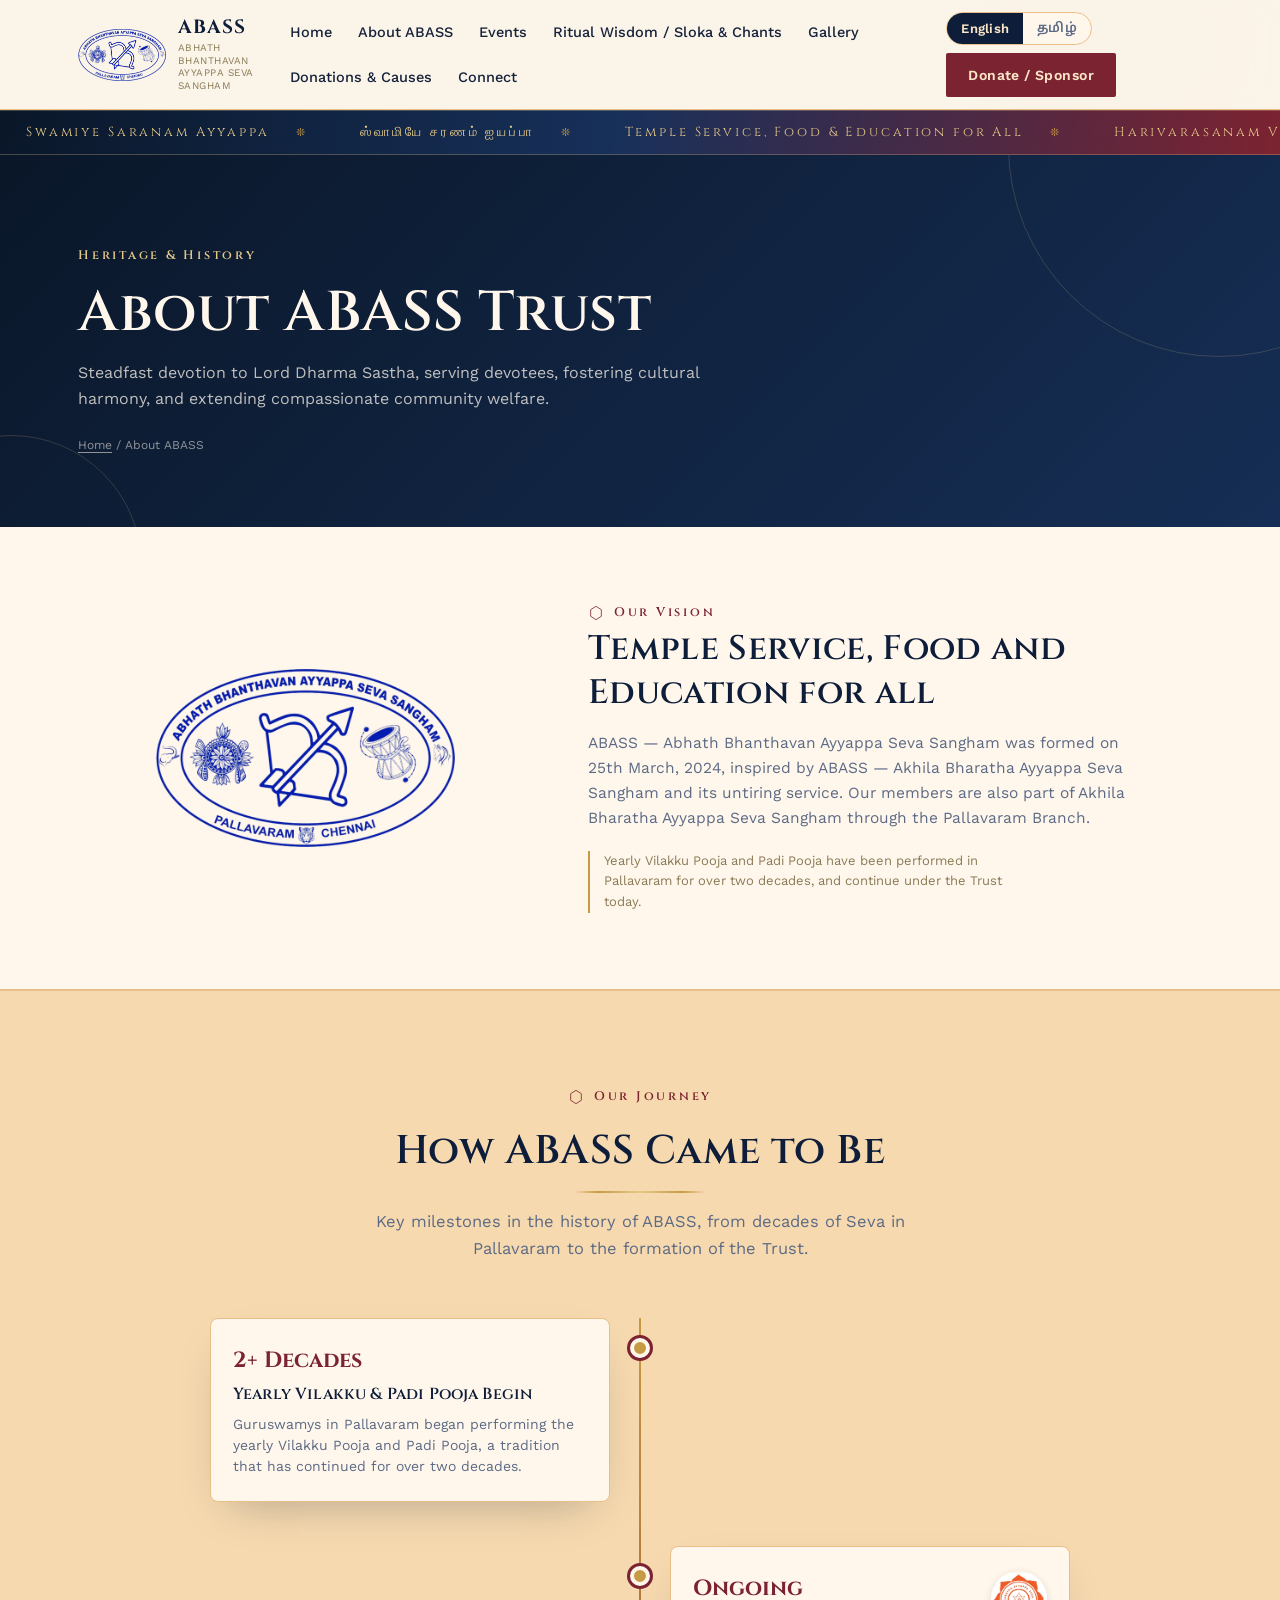
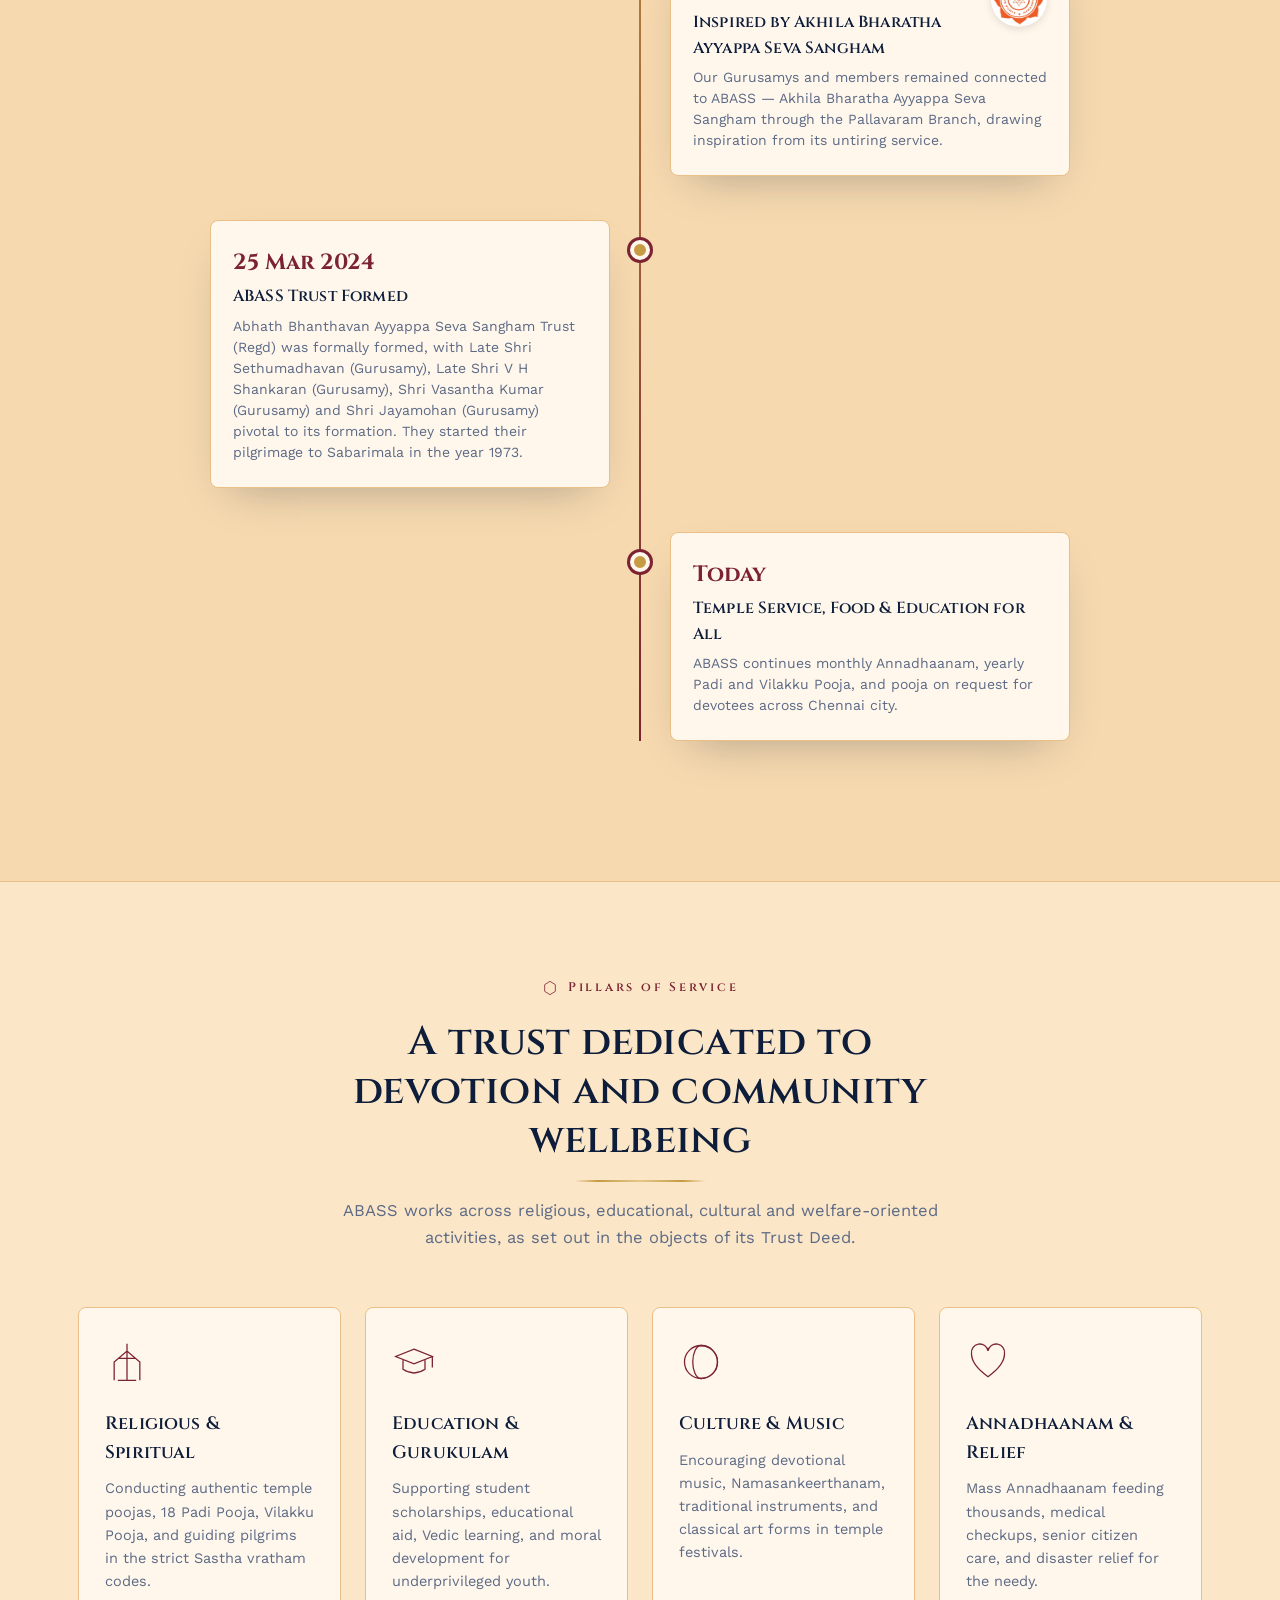
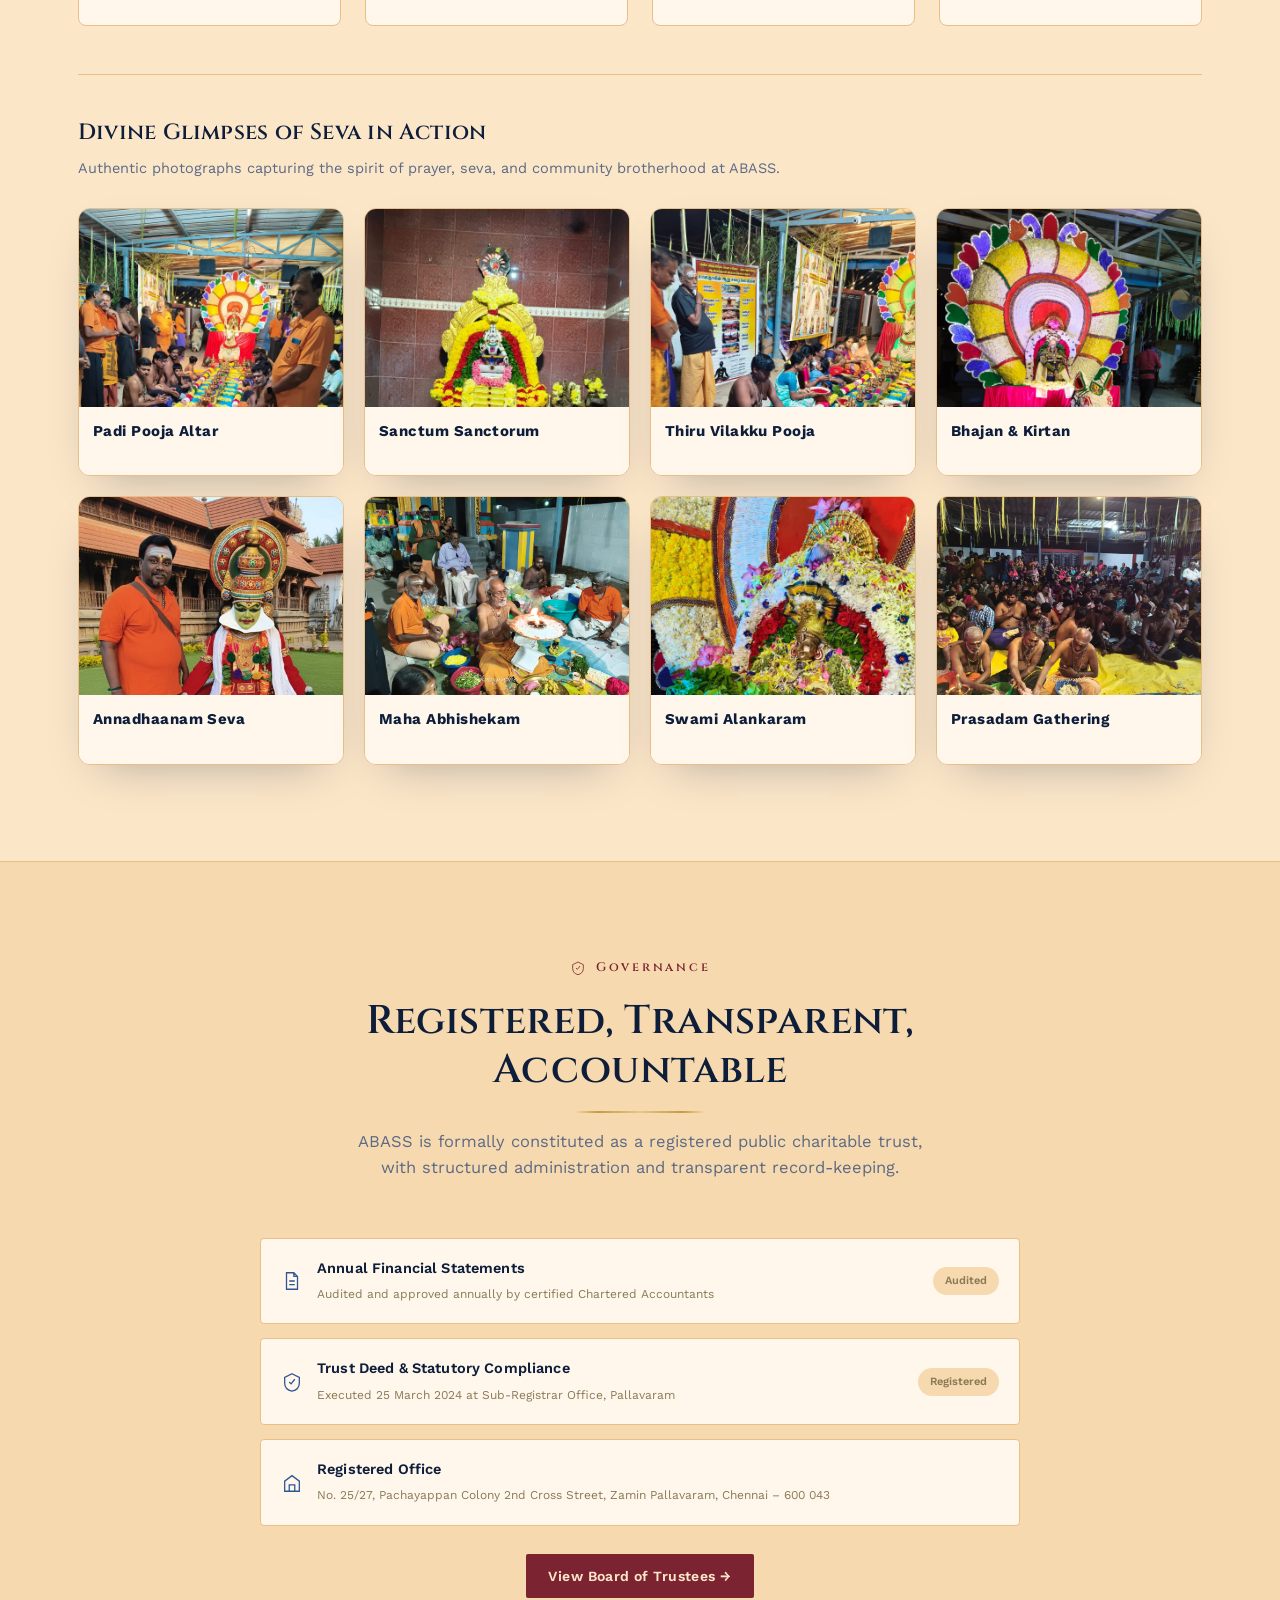
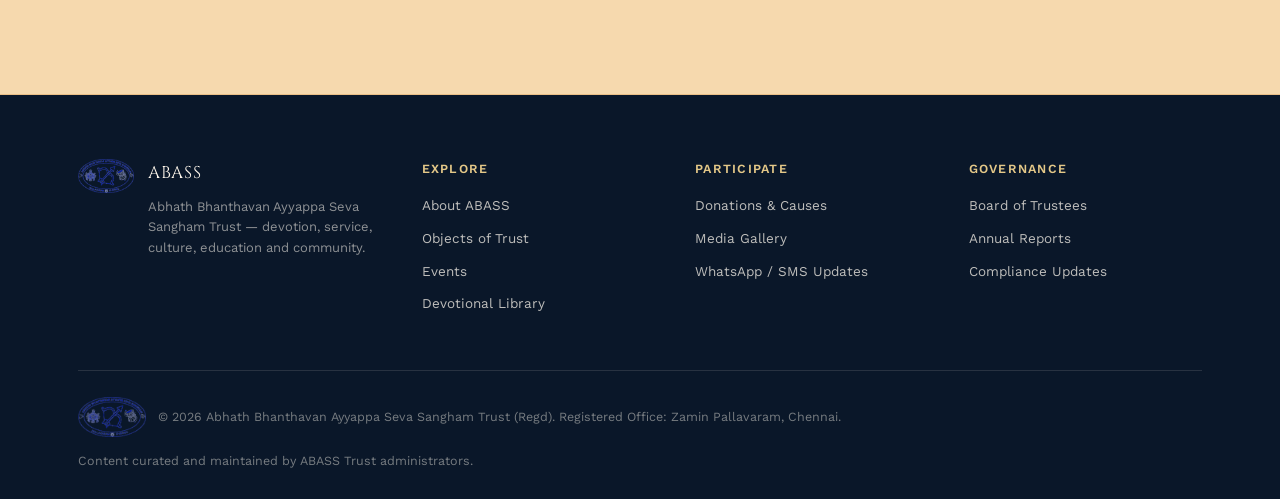
==== about.html @ 4492747e "Initial commit" ====
<!DOCTYPE html><html lang="en"><head><meta charset="UTF-8"><meta name="viewport" content="width=device-width, initial-scale=1.0"><title>About ABASS — Abhath Bhanthavan Ayyappa Seva Sangham Trust</title><meta name="description" content="Learn about Abhath Bhanthavan Ayyappa Seva Sangham Trust (Regd) — Temple Service, Food and Education for all, in Zamin Pallavaram, Chennai."><link rel="icon" href="assets/favicon.ico" sizes="any"><link rel="icon" type="image/png" href="assets/favicon-32.png" sizes="32x32"><link rel="icon" type="image/png" href="assets/favicon-16.png" sizes="16x16"><link rel="apple-touch-icon" href="assets/apple-touch-icon.png"><link rel="preconnect" href="https://fonts.googleapis.com"><link rel="preconnect" href="https://fonts.gstatic.com" crossorigin><link rel="stylesheet" href="https://fonts.googleapis.com/css2?family=Cinzel:wght@400;500;600;700&family=Work+Sans:wght@300;400;500;600;700&family=Noto+Sans+Tamil:wght@400;500;600;700&family=Noto+Serif+Tamil:wght@400;500;600;700&display=swap"><link rel="stylesheet" href="assets/styles.css"><link rel="stylesheet" href="assets/_devotional.css"></head><body>

<header class="site-header">
  <div class="header-inner">
    <a href="index.html" class="brand">
      <img class="logo-en" src="assets/logo-en.png" alt="ABASS - Pallavaram Ayyappa Seva Sangham logo">
      <img class="logo-ta" src="assets/logo-ta.png" alt="ஆபத்பாந்தவன் ஐயப்பா சேவா சங்கம் லோகோ">
      <div class="brand-text">
        <span class="name">ABASS</span>
        <span class="sub" data-en="Abhath Bhanthavan Ayyappa Seva Sangham" data-ta="ஆபத்பாந்தவன் ஐயப்ப சேவா சங்கம்">Abhath Bhanthavan Ayyappa Seva Sangham</span>
      </div>
    </a>
    <nav class="main-nav">
      <a href="index.html" data-en="Home" data-ta="முகப்பு">Home</a>
      <a href="about.html" data-en="About ABASS" data-ta="ABASS பற்றி">About ABASS</a>
      <a href="events.html" data-en="Events" data-ta="நிகழ்வுகள்">Events</a>
      <a href="devotional.html" data-en="Ritual Wisdom / Sloka &amp; Chants" data-ta="சடங்கு ஞானம் / சுலோகம் &amp; மந்திரங்கள்">Ritual Wisdom / Sloka &amp; Chants</a>
      <a href="media.html" data-en="Gallery" data-ta="ஆல்பம்">Gallery</a>
      <a href="donations.html" data-en="Donations &amp; Causes" data-ta="நன்கொடைகள் &amp; காரணங்கள்">Donations &amp; Causes</a>
      <a href="contact.html" data-en="Connect" data-ta="தொடர்பு">Connect</a>
    </nav>
    <div class="header-actions">
      <div class="lang-switch" role="group" aria-label="Language">
        <button type="button" class="lang-btn active" data-lang="en">English</button>
        <button type="button" class="lang-btn" data-lang="ta">தமிழ்</button>
      </div>
      <a href="donations.html" class="btn btn-primary">
        <span data-en="Donate / Sponsor" data-ta="நன்கொடை / ஸ்பான்சர்">Donate / Sponsor</span>
      </a>
      <button class="nav-toggle" type="button" aria-label="Open menu" aria-expanded="false">
        <svg viewBox="0 0 24 24" fill="none" stroke="currentColor" stroke-width="1.7"><path d="M4 7h16M4 12h16M4 17h16"/></svg>
      </button>
    </div>
  </div>
</header>

<!-- SACRED CHANT STRIP -->
<div class="saranam-strip" aria-hidden="true">
  <div class="saranam-track">
    <span>Swamiye Saranam Ayyappa</span><span>ஸ்வாமியே சரணம் ஐயப்பா</span><span>Temple Service, Food &amp; Education for All</span><span>Harivarasanam Viswamohanam</span><span>கோவில் சேவை • உணவு • கல்வி</span>
    <span>Swamiye Saranam Ayyappa</span><span>ஸ்வாமியே சரணம் ஐயப்பா</span><span>Temple Service, Food &amp; Education for All</span><span>Harivarasanam Viswamohanam</span><span>கோவில் சேவை • உணவு • கல்வி</span>
  </div>
</div>


<main class="page-main">
  <section class="page-hero">
    <div class="container">
      <div class="eyebrow"><span data-en="Heritage &amp; History" data-ta="பாரம்பரியம் &amp; வரலாறு">Heritage &amp; History</span></div>
      <h1 data-en="About ABASS Trust" data-ta="ABASS அறக்கட்டளை பற்றி">About ABASS Trust</h1>
      <p data-en="Steadfast devotion to Lord Dharma Sastha, serving devotees, fostering cultural harmony, and extending compassionate community welfare." data-ta="ஸ்ரீ தர்ம சாஸ்தா மீது அசைக்க முடியாத பக்தி, பக்தர்களுக்கு சேவை, கலாச்சார ஒற்றுமை மற்றும் சமூக நலப்பணிகள்.">Steadfast devotion to Lord Dharma Sastha, serving devotees, fostering cultural harmony, and extending compassionate community welfare.</p>
      <div class="breadcrumb">
        <a href="index.html" data-en="Home" data-ta="முகப்பு">Home</a> / <span data-en="About ABASS" data-ta="ABASS பற்றி">About ABASS</span>
      </div>
    </div>
  </section>

  <!-- HERITAGE OVERVIEW -->
  <section class="heritage" style="background:var(--paper);">
    <div class="container">
      <div class="heritage-grid">
        <div class="heritage-badge">
          <img class="logo-en" src="assets/logo-en.png" alt="ABASS Ayyappa Seva Sangham Emblem">
          <img class="logo-ta" src="assets/logo-ta.png" alt="ஆபத்பாந்தவன் ஐயப்பா சேவா சங்கம் முத்திரை">
        </div>
        <div>
          <div class="eyebrow">
            <svg class="mark" viewBox="0 0 24 24" fill="none" stroke="currentColor" stroke-width="1.2"><polygon points="12,2 20,7 20,17 12,22 4,17 4,7"/></svg>
            <span data-en="Our Vision" data-ta="எங்கள் நோக்கம்">Our Vision</span>
          </div>
          <h2 data-en="Temple Service, Food and Education for all" data-ta="கோவில் சேவை, உணவு மற்றும் கல்வி அனைவருக்கும்">Temple Service, Food and Education for all</h2>
          <p class="lede" data-en="ABASS — Abhath Bhanthavan Ayyappa Seva Sangham was formed on 25th March, 2024, inspired by ABASS — Akhila Bharatha Ayyappa Seva Sangham and its untiring service. Our members are also part of Akhila Bharatha Ayyappa Seva Sangham through the Pallavaram Branch." data-ta="ABASS — ஆபத்பாந்தவன் ஐயப்பா சேவா சங்கம் 25 மார்ச் 2024 அன்று, ABASS — அகில பாரத ஐயப்பா சேவா சங்கத்தின் இடையறாத சேவையால் ஈர்க்கப்பட்டு உருவாக்கப்பட்டது. எங்கள் உறுப்பினர்கள் பல்லாவரம் கிளை வழியாக அகில பாரத ஐயப்பா சேவா சங்கத்திலும் இணைந்துள்ளனர்.">ABASS — Abhath Bhanthavan Ayyappa Seva Sangham was formed on 25th March, 2024, inspired by ABASS — Akhila Bharatha Ayyappa Seva Sangham and its untiring service. Our members are also part of Akhila Bharatha Ayyappa Seva Sangham through the Pallavaram Branch.</p>
          <div class="note" data-en="Yearly Vilakku Pooja and Padi Pooja have been performed in Pallavaram for over two decades, and continue under the Trust today." data-ta="பல்லாவரத்தில் இரு தசாப்தங்களுக்கும் மேலாக விளக்கு பூஜை மற்றும் படி பூஜை நடத்தப்பட்டு, அறக்கட்டளையின் கீழ் இன்றும் தொடர்கிறது.">Yearly Vilakku Pooja and Padi Pooja have been performed in Pallavaram for over two decades, and continue under the Trust today.</div>
        </div>
      </div>
    </div>
  </section>

  <!-- HISTORICAL MILESTONES TIMELINE -->
  <section class="section" style="background:var(--cream-2); border-top:1px solid var(--line); border-bottom:1px solid var(--line);">
    <div class="container">
      <div class="section-head center">
        <div class="eyebrow">
          <svg class="mark" viewBox="0 0 24 24" fill="none" stroke="currentColor" stroke-width="1.2"><polygon points="12,2 20,7 20,17 12,22 4,17 4,7"/></svg>
          <span data-en="Our Journey" data-ta="எங்கள் பயணம்">Our Journey</span>
        </div>
        <h2 data-en="How ABASS Came to Be" data-ta="ABASS உருவான வரலாறு">How ABASS Came to Be</h2>
        <p class="lede" data-en="Key milestones in the history of ABASS, from decades of Seva in Pallavaram to the formation of the Trust." data-ta="பல்லாவரத்தில் தசாப்தங்கள் சேவையிலிருந்து அறக்கட்டளை உருவாகும் வரையிலான ABASS-ன் முக்கிய மைல்கற்கள்.">Key milestones in the history of ABASS, from decades of Seva in Pallavaram to the formation of the Trust.</p>
      </div>

      <div class="timeline">

        <!-- Timeline 1 -->
        <div class="timeline-item">
          <div class="timeline-dot"></div>
          <div class="timeline-card">
            <span class="year" data-en="2+ Decades" data-ta="2+ தசாப்தங்கள்">2+ Decades</span>
            <h4 data-en="Yearly Vilakku &amp; Padi Pooja Begin" data-ta="ஆண்டு விளக்கு &amp; படி பூஜை தொடக்கம்">Yearly Vilakku &amp; Padi Pooja Begin</h4>
            <p data-en="Guruswamys in Pallavaram began performing the yearly Vilakku Pooja and Padi Pooja, a tradition that has continued for over two decades." data-ta="பல்லாவரத்தில் குருசுவாமிகள் ஆண்டு விளக்கு பூஜை மற்றும் படி பூஜையை தொடங்கினர், இது இரு தசாப்தங்களுக்கும் மேலாக தொடர்கிறது.">Guruswamys in Pallavaram began performing the yearly Vilakku Pooja and Padi Pooja, a tradition that has continued for over two decades.</p>
          </div>
        </div>

        <!-- Timeline 2 -->
        <div class="timeline-item">
          <div class="timeline-dot"></div>
          <div class="timeline-card">
            <img class="timeline-logo" src="assets/images/abass-emblem.jpg" alt="Akhila Bharatha Ayyappa Seva Sangham emblem">
            <span class="year" data-en="Ongoing" data-ta="தொடர்ந்து">Ongoing</span>
            <h4 data-en="Inspired by Akhila Bharatha Ayyappa Seva Sangham" data-ta="அகில பாரத ஐயப்பா சேவா சங்கத்தால் ஈர்க்கப்பட்டது">Inspired by Akhila Bharatha Ayyappa Seva Sangham</h4>
            <p data-en="Our Gurusamys and members remained connected to ABASS — Akhila Bharatha Ayyappa Seva Sangham through the Pallavaram Branch, drawing inspiration from its untiring service." data-ta="எங்கள் குருசாமிகளும் உறுப்பினர்களும் பல்லாவரம் கிளை வழியாக ABASS — அகில பாரத ஐயப்பா சேவா சங்கத்துடன் தொடர்பில் இருந்து, அதன் இடையறாத சேவையால் ஈர்க்கப்பட்டனர்.">Our Gurusamys and members remained connected to ABASS — Akhila Bharatha Ayyappa Seva Sangham through the Pallavaram Branch, drawing inspiration from its untiring service.</p>
          </div>
        </div>

        <!-- Timeline 3 -->
        <div class="timeline-item">
          <div class="timeline-dot"></div>
          <div class="timeline-card">
            <span class="year">25 Mar 2024</span>
            <h4 data-en="ABASS Trust Formed" data-ta="ABASS அறக்கட்டளை உருவாக்கம்">ABASS Trust Formed</h4>
            <p data-en="Abhath Bhanthavan Ayyappa Seva Sangham Trust (Regd) was formally formed, with Late Shri Sethumadhavan (Gurusamy), Late Shri V H Shankaran (Gurusamy), Shri Vasantha Kumar (Gurusamy) and Shri Jayamohan (Gurusamy) pivotal to its formation. They started their pilgrimage to Sabarimala in the year 1973." data-ta="லேட் திரு சேதுமாதவன் (குருசாமி), லேட் திரு வி.எச். சங்கரன் (குருசாமி), திரு வசந்த குமார் (குருசாமி) மற்றும் திரு ஜெயமோகன் (குருசாமி) ஆகியோர் முக்கிய பங்காற்ற, ஆபத்பாந்தவன் ஐயப்பா சேவா சங்கம் அறக்கட்டளை (பதிவு) முறையாக உருவாக்கப்பட்டது. அவர்கள் 1973-ஆம் ஆண்டு முதல் சபரிமலைக்குத் தங்கள் யாத்திரையைத் தொடங்கினர்.">Abhath Bhanthavan Ayyappa Seva Sangham Trust (Regd) was formally formed, with Late Shri Sethumadhavan (Gurusamy), Late Shri V H Shankaran (Gurusamy), Shri Vasantha Kumar (Gurusamy) and Shri Jayamohan (Gurusamy) pivotal to its formation. They started their pilgrimage to Sabarimala in the year 1973.</p>
          </div>
        </div>

        <!-- Timeline 4 -->
        <div class="timeline-item">
          <div class="timeline-dot"></div>
          <div class="timeline-card">
            <span class="year" data-en="Today" data-ta="இன்று">Today</span>
            <h4 data-en="Temple Service, Food &amp; Education for All" data-ta="கோவில் சேவை, உணவு &amp; கல்வி அனைவருக்கும்">Temple Service, Food &amp; Education for All</h4>
            <p data-en="ABASS continues monthly Annadhaanam, yearly Padi and Vilakku Pooja, and pooja on request for devotees across Chennai city." data-ta="ABASS மாதாந்திர அன்னதானம், ஆண்டு படி மற்றும் விளக்கு பூஜை, மற்றும் சென்னை முழுவதும் உள்ள பக்தர்களுக்கு வேண்டுகோளின் பேரில் பூஜைகளை தொடர்கிறது.">ABASS continues monthly Annadhaanam, yearly Padi and Vilakku Pooja, and pooja on request for devotees across Chennai city.</p>
          </div>
        </div>

      </div>
    </div>
  </section>

  <!-- CORE PILLARS -->
  <section id="about" class="section">
    <div class="container">
      <div class="section-head center">
        <div class="eyebrow">
          <svg class="mark" viewBox="0 0 24 24" fill="none" stroke="currentColor" stroke-width="1.2"><polygon points="12,2 20,7 20,17 12,22 4,17 4,7"/></svg>
          <span data-en="Pillars of Service" data-ta="சேவையின் தூண்கள்">Pillars of Service</span>
        </div>
        <h2 data-en="A trust dedicated to devotion and community wellbeing" data-ta="பக்தி மற்றும் சமூக நலனுக்காக அர்ப்பணிக்கப்பட்ட அறக்கட்டளை">A trust dedicated to devotion and community wellbeing</h2>
        <p class="lede" data-en="ABASS works across religious, educational, cultural and welfare-oriented activities, as set out in the objects of its Trust Deed." data-ta="ABASS அதன் அறக்கட்டளை பத்திரத்தின் நோக்கங்களில் குறிப்பிடப்பட்டுள்ளபடி, மத, கல்வி, கலாச்சார மற்றும் நலன்சார் நடவடிக்கைகளில் ஈடுபட்டு வருகிறது.">ABASS works across religious, educational, cultural and welfare-oriented activities, as set out in the objects of its Trust Deed.</p>
      </div>

      <div class="pillars">
        <div class="pillar-card">
          <svg class="icon" viewBox="0 0 48 48" fill="none" stroke="currentColor" stroke-width="1.4"><path d="M24 4 L24 44 M14 44 L34 44 M14 20 L34 20 M10 44 L10 24 L24 12 L38 24 L38 44"/></svg>
          <h3 data-en="Religious &amp; Spiritual" data-ta="மத &amp; ஆன்மீகம்">Religious &amp; Spiritual</h3>
          <p data-en="Conducting authentic temple poojas, 18 Padi Pooja, Vilakku Pooja, and guiding pilgrims in the strict Sastha vratham codes." data-ta="பாரம்பரிய கோவில் பூஜைகள், 18 படி பூஜை, விளக்கு பூஜை மற்றும் சபரிமலை விரத வழிகாட்டுதல்.">Conducting authentic temple poojas, 18 Padi Pooja, Vilakku Pooja, and guiding pilgrims in the strict Sastha vratham codes.</p>
        </div>
        <div class="pillar-card">
          <svg class="icon" viewBox="0 0 48 48" fill="none" stroke="currentColor" stroke-width="1.4"><path d="M24 10 L44 18 L24 26 L4 18 Z M12 22 L12 32 Q24 40 36 32 L36 22 M44 18 L44 30"/></svg>
          <h3 data-en="Education &amp; Gurukulam" data-ta="கல்வி &amp; குருகுலம்">Education &amp; Gurukulam</h3>
          <p data-en="Supporting student scholarships, educational aid, Vedic learning, and moral development for underprivileged youth." data-ta="மாணவர் உதவித்தொகை, கல்வி உதவி, வேதக் கல்வி மற்றும் இளைஞர்களுக்கான நற்பண்பு பயிற்சி.">Supporting student scholarships, educational aid, Vedic learning, and moral development for underprivileged youth.</p>
        </div>
        <div class="pillar-card">
          <svg class="icon" viewBox="0 0 48 48" fill="none" stroke="currentColor" stroke-width="1.4"><circle cx="24" cy="24" r="18"/><path d="M24 6 A18 18 0 0 1 24 42 A9 18 0 0 1 24 6 A9 18 0 0 0 24 42"/></svg>
          <h3 data-en="Culture &amp; Music" data-ta="கலாச்சாரம் &amp; இசை">Culture &amp; Music</h3>
          <p data-en="Encouraging devotional music, Namasankeerthanam, traditional instruments, and classical art forms in temple festivals." data-ta="பக்தி இசை, நாமசங்கீர்த்தனம், பாரம்பரிய வாத்தியங்கள் மற்றும் கலை நிகழ்ச்சிகளை ஊக்குவித்தல்.">Encouraging devotional music, Namasankeerthanam, traditional instruments, and classical art forms in temple festivals.</p>
        </div>
        <div class="pillar-card">
          <svg class="icon" viewBox="0 0 48 48" fill="none" stroke="currentColor" stroke-width="1.4"><path d="M24 40 C10 30 6 22 6 15 A9 9 0 0 1 24 12 A9 9 0 0 1 42 15 C42 22 38 30 24 40 Z"/></svg>
          <h3 data-en="Annadhaanam &amp; Relief" data-ta="அன்னதானம் &amp; நிவாரணம்">Annadhaanam &amp; Relief</h3>
          <p data-en="Mass Annadhaanam feeding thousands, medical checkups, senior citizen care, and disaster relief for the needy." data-ta="ஆயிரக்கணக்கானோருக்கு அன்னதானம், இலவச மருத்துவ முகாம்கள் மற்றும் முதியோர் நல உதவிகள்.">Mass Annadhaanam feeding thousands, medical checkups, senior citizen care, and disaster relief for the needy.</p>
        </div>
      </div>

      <!-- SEVA IN ACTION GALLERY (8 PHOTOS) -->
      <div class="seva-gallery">
        <div class="seva-gallery-head">
          <h3 data-en="Divine Glimpses of Seva in Action" data-ta="சேவையின் தெய்வீக காட்சிகள்">Divine Glimpses of Seva in Action</h3>
          <p class="lede" data-en="Authentic photographs capturing the spirit of prayer, seva, and community brotherhood at ABASS." data-ta="ABASS-ல் பக்தி, சேவை மற்றும் சமூக சகோதரத்துவத்தை பிரதிபலிக்கும் உண்மையான புகைப்படங்கள்.">Authentic photographs capturing the spirit of prayer, seva, and community brotherhood at ABASS.</p>
        </div>
        <div class="seva-gallery-grid about-seva-gallery-grid">
          <figure class="seva-fig" data-lightbox-src="assets/images/gallery-1.jpg" data-title-en="Grand 18 Padi Altar &amp; Deepam Row" data-title-ta="புனித 18 படிகள் பீடம் &amp; தீப வரிசை" data-desc-en="Sacred Padi Pooja altar adorned with brass deepams &amp; floral garlands.">
            <img src="assets/images/gallery-1.jpg" alt="Padi Pooja and Devotional Rituals" loading="lazy">
            <figcaption data-en="Padi Pooja Altar" data-ta="படி பூஜை பீடம்">Padi Pooja Altar</figcaption>
          </figure>
          <figure class="seva-fig" data-lightbox-src="assets/images/gallery-2.jpg" data-title-en="Sri Dharma Sastha Sanctum Sanctorum" data-title-ta="ஸ்ரீ தர்ம சாஸ்தா கருவறை &amp; 18 பொற்படிகள்" data-desc-en="Holy sanctum with 18 golden sacred steps at ABASS.">
            <img src="assets/images/gallery-2.jpg" alt="Sanctum Sanctorum" loading="lazy">
            <figcaption data-en="Sanctum Sanctorum" data-ta="ஸ்ரீ சாஸ்தா கருவறை">Sanctum Sanctorum</figcaption>
          </figure>
          <figure class="seva-fig" data-lightbox-src="assets/images/gallery-3.jpg" data-title-en="Traditional Thiru Vilakku Pooja" data-title-ta="மங்களகரமான திருவிளக்கு பூஜை" data-desc-en="Devout women performing deepam worship with sacred prayers.">
            <img src="assets/images/gallery-3.jpg" alt="Thiru Vilakku Pooja Gathering" loading="lazy">
            <figcaption data-en="Thiru Vilakku Pooja" data-ta="திருவிளக்கு பூஜை">Thiru Vilakku Pooja</figcaption>
          </figure>
          <figure class="seva-fig" data-lightbox-src="assets/images/gallery-7.jpg" data-title-en="Bhajan &amp; Namasankeerthanam" data-title-ta="பஜனை &amp; நாமசங்கீர்த்தனம்" data-desc-en="Soulful devotional singing by Guruswamys and devotees.">
            <img src="assets/images/gallery-7.jpg" alt="Bhajan and Sankeerthanam" loading="lazy">
            <figcaption data-en="Bhajan &amp; Kirtan" data-ta="நாமசங்கீர்த்தனம்">Bhajan &amp; Kirtan</figcaption>
          </figure>
          <figure class="seva-fig" data-lightbox-src="assets/images/gallery-10.jpg" data-title-en="Annadhaanam Distribution" data-title-ta="அன்னதானம் வழங்குதல்" data-desc-en="Dedicated volunteers serving the congregation with heartfelt devotion.">
            <img src="assets/images/gallery-10.jpg" alt="Annadhaanam Distribution" loading="lazy">
            <figcaption data-en="Annadhaanam Seva" data-ta="அன்னதான சேவை">Annadhaanam Seva</figcaption>
          </figure>
          <figure class="seva-fig" data-lightbox-src="assets/images/gallery-11.jpg" data-title-en="Maha Abhishekam Darshan" data-title-ta="மகா அபிஷேக தரிசனம்" data-desc-en="Sacred Abhishekam blessing all participating devotees.">
            <img src="assets/images/gallery-11.jpg" alt="Maha Abhishekam" loading="lazy">
            <figcaption data-en="Maha Abhishekam" data-ta="மகா அபிஷேகம்">Maha Abhishekam</figcaption>
          </figure>
          <figure class="seva-fig" data-lightbox-src="assets/images/gallery-12.jpg" data-title-en="Thulasi &amp; Vana Mala Alankaram" data-title-ta="துளசி &amp; வனமாலை அலங்காரம்" data-desc-en="Lord Ayyappa Swami draped in sacred garlands.">
            <img src="assets/images/gallery-12.jpg" alt="Lord Ayyappa Alankaram" loading="lazy">
            <figcaption data-en="Swami Alankaram" data-ta="சுவாமி அலங்காரம்">Swami Alankaram</figcaption>
          </figure>
          <figure class="seva-fig" data-lightbox-src="assets/images/gallery-16.jpg" data-title-en="Grand Congregation &amp; Prasadam" data-title-ta="மகா சங்கமம் &amp; பிரசாதம் வழங்குதல்" data-desc-en="Devotees sharing prasad in sacred communion.">
            <img src="assets/images/gallery-16.jpg" alt="Grand Congregation" loading="lazy">
            <figcaption data-en="Prasadam Gathering" data-ta="பிரசாத சங்கமம்">Prasadam Gathering</figcaption>
          </figure>
        </div>
      </div>
    </div>
  </section>

  <!-- GOVERNANCE -->
  <section class="section" style="background:var(--cream-2); border-top:1px solid var(--line); border-bottom:1px solid var(--line);">
    <div class="container">
      <div class="section-head center">
        <div class="eyebrow">
          <svg class="mark" viewBox="0 0 24 24" fill="none" stroke="currentColor" stroke-width="1.2"><path d="M12 3 L20 7 L20 13 C20 18 16.5 21 12 22 C7.5 21 4 18 4 13 L4 7 Z"/><path d="M9 12 L11 14 L15 9"/></svg>
          <span data-en="Governance" data-ta="நிர்வாகம்">Governance</span>
        </div>
        <h2 data-en="Registered, Transparent, Accountable" data-ta="பதிவு, வெளிப்படைத்தன்மை, பொறுப்புணர்வு">Registered, Transparent, Accountable</h2>
        <p class="lede" data-en="ABASS is formally constituted as a registered public charitable trust, with structured administration and transparent record-keeping." data-ta="ABASS முறையாக பதிவு செய்யப்பட்ட பொது அறக்கட்டளையாக அமைக்கப்பட்டு, முறையான நிர்வாகம் மற்றும் வெளிப்படையான பதிவுகளுடன் செயல்படுகிறது.">ABASS is formally constituted as a registered public charitable trust, with structured administration and transparent record-keeping.</p>
      </div>

      <div class="docs-panel" style="max-width:760px; margin:0 auto;">
        <div class="doc-row">
          <svg class="icon" viewBox="0 0 24 24" fill="none" stroke="currentColor" stroke-width="1.4"><path d="M6 3 L14 3 L18 7 L18 21 L6 21 Z M14 3 L14 7 L18 7 M9 12 L15 12 M9 16 L15 16"/></svg>
          <div class="txt">
            <h4 data-en="Annual Financial Statements" data-ta="ஆண்டு நிதி அறிக்கைகள்">Annual Financial Statements</h4>
            <small data-en="Audited and approved annually by certified Chartered Accountants" data-ta="சான்றளிக்கப்பட்ட தணிக்கையாளரால் தணிக்கை செய்யப்பட்டு அங்கீகரிக்கப்பட்டது">Audited and approved annually by certified Chartered Accountants</small>
          </div>
          <span class="pill" data-en="Audited" data-ta="தணிக்கை செய்யப்பட்டது">Audited</span>
        </div>
        <div class="doc-row">
          <svg class="icon" viewBox="0 0 24 24" fill="none" stroke="currentColor" stroke-width="1.4"><path d="M12 3 L20 7 L20 13 C20 18 16.5 21 12 22 C7.5 21 4 18 4 13 L4 7 Z"/><path d="M9 12 L11 14 L15 9"/></svg>
          <div class="txt">
            <h4 data-en="Trust Deed &amp; Statutory Compliance" data-ta="அறக்கட்டளை பத்திரம் &amp; சட்ட இணக்கம்">Trust Deed &amp; Statutory Compliance</h4>
            <small data-en="Executed 25 March 2024 at Sub-Registrar Office, Pallavaram" data-ta="25 மார்ச் 2024 அன்று பல்லாவரம் சார்பதிவாளர் அலுவலகத்தில் பதிவு செய்யப்பட்டது">Executed 25 March 2024 at Sub-Registrar Office, Pallavaram</small>
          </div>
          <span class="pill" data-en="Registered" data-ta="பதிவு செய்யப்பட்டது">Registered</span>
        </div>
        <div class="doc-row">
          <svg class="icon" viewBox="0 0 24 24" fill="none" stroke="currentColor" stroke-width="1.4"><path d="M4 21 L4 10 L12 4 L20 10 L20 21 Z M9 21 L9 14 L15 14 L15 21"/></svg>
          <div class="txt">
            <h4 data-en="Registered Office" data-ta="பதிவு அலுவலகம்">Registered Office</h4>
            <small data-en="No. 25/27, Pachayappan Colony 2nd Cross Street, Zamin Pallavaram, Chennai – 600 043" data-ta="எண்.25/27, பச்சையப்பன் காலனி 2வது குறுக்குத் தெரு, ஜமீன் பல்லாவரம், சென்னை – 600 043">No. 25/27, Pachayappan Colony 2nd Cross Street, Zamin Pallavaram, Chennai – 600 043</small>
          </div>
        </div>
      </div>

      <div style="text-align:center; margin-top:28px;">
        <a href="transparency.html" class="btn btn-primary">
          <span data-en="View Board of Trustees →" data-ta="அறங்காவலர் குழுவைக் காண →">View Board of Trustees →</span>
        </a>
      </div>
    </div>
  </section>
</main>

<footer class="site-footer">
  <div class="container">
    <div class="footer-top">
      <div class="footer-brand">
        <img class="logo-en" src="assets/logo-en.png" alt="ABASS - Pallavaram Ayyappa Seva Sangham logo">
        <img class="logo-ta" src="assets/logo-ta.png" alt="ஆபத்பாந்தவன் ஐயப்பா சேவா சங்கம் லோகோ">
        <div>
          <div class="name">ABASS</div>
          <p data-en="Abhath Bhanthavan Ayyappa Seva Sangham Trust — devotion, service, culture, education and community." data-ta="ஆபத்பாந்தவன் ஐயப்ப சேவா சங்கம் அறக்கட்டளை — பக்தி, சேவை, கலாச்சாரம், கல்வி மற்றும் சமூகம்.">Abhath Bhanthavan Ayyappa Seva Sangham Trust — devotion, service, culture, education and community.</p>
        </div>
      </div>
      <div class="footer-col">
        <h4 data-en="Explore" data-ta="ஆராயுங்கள்">Explore</h4>
        <ul>
          <li><a href="about.html" data-en="About ABASS" data-ta="ABASS பற்றி">About ABASS</a></li>
          <li><a href="objects.html" data-en="Objects of Trust" data-ta="அறக்கட்டளையின் நோக்கங்கள்">Objects of Trust</a></li>
          <li><a href="events.html" data-en="Events" data-ta="நிகழ்வுகள்">Events</a></li>
          <li><a href="devotional.html" data-en="Devotional Library" data-ta="பக்தி நூலகம்">Devotional Library</a></li>
        </ul>
      </div>
      <div class="footer-col">
        <h4 data-en="Participate" data-ta="பங்கேற்பு">Participate</h4>
        <ul>
          <li><a href="donations.html" data-en="Donations &amp; Causes" data-ta="நன்கொடைகள் &amp; காரணங்கள்">Donations &amp; Causes</a></li>
          <li><a href="media.html" data-en="Media Gallery" data-ta="மீடியா ஆல்பம்">Media Gallery</a></li>
          <li><a href="contact.html" data-en="WhatsApp / SMS Updates" data-ta="WhatsApp / SMS புதுப்பிப்புகள்">WhatsApp / SMS Updates</a></li>
        </ul>
      </div>
      <div class="footer-col">
        <h4 data-en="Governance" data-ta="நிர்வாகம்">Governance</h4>
        <ul>
          <li><a href="transparency.html" data-en="Board of Trustees" data-ta="அறங்காவலர் குழு">Board of Trustees</a></li>
          <li><a href="transparency.html" data-en="Annual Reports" data-ta="ஆண்டு அறிக்கைகள்">Annual Reports</a></li>
          <li><a href="transparency.html" data-en="Compliance Updates" data-ta="இணக்க புதுப்பிப்புகள்">Compliance Updates</a></li>
        </ul>
      </div>
    </div>
    <div class="footer-bottom">
      <div class="footer-seal">
        <img class="logo-en" src="assets/logo-en.png" alt="Pallavaram Chennai Ayyappa Seva Sangham seal"><img class="logo-ta" src="assets/logo-ta.png" alt="பல்லாவரம் சென்னை ஆபத்பாந்தவன் ஐயப்பா சேவா சங்கம் முத்திரை">
        <span data-en="© 2026 Abhath Bhanthavan Ayyappa Seva Sangham Trust (Regd). Registered Office: Zamin Pallavaram, Chennai." data-ta="© 2026 ஆபத்பாந்தவன் ஐயப்ப சேவா சங்கம் அறக்கட்டளை (பதிவு). பதிவு அலுவலகம்: ஜமீன் பல்லாவரம், சென்னை.">© 2026 Abhath Bhanthavan Ayyappa Seva Sangham Trust (Regd). Registered Office: Zamin Pallavaram, Chennai.</span>
      </div>
      <span data-en="Content curated and maintained by ABASS Trust administrators." data-ta="உள்ளடக்கம் ABASS அறக்கட்டளை நிர்வாகிகளால் தொகுக்கப்பட்டு பராமரிக்கப்படுகிறது.">Content curated and maintained by ABASS Trust administrators.</span>
    </div>
  </div>
</footer>

<!-- MOBILE QUICK SPONSOR & DONATE BAR -->
<div class="mobile-quick-sponsor" role="region" aria-label="Quick sponsor and donate">
  <div class="mqs-inner">
    <div class="mqs-icon" aria-hidden="true">
      <svg viewBox="0 0 24 24" fill="none" stroke="currentColor" stroke-width="1.6"><path d="M12 21 C12 21 4 15.5 4 9.6 A4.6 4.6 0 0 1 12 6.4 A4.6 4.6 0 0 1 20 9.6 C20 15.5 12 21 12 21 Z"/></svg>
    </div>
    <select class="mqs-select" id="mqsSelect" aria-label="Choose a donation cause or an upcoming event to sponsor">
      <option value="general" data-en="General Donation" data-ta="பொது நன்கொடை">General Donation</option>
      <option value="social" data-en="Social Welfare Activities" data-ta="சமூக நல நடவடிக்கைகள்">Social Welfare Activities</option>
      <option value="annadhaanam" data-en="Monthly Annadhaanam" data-ta="மாதாந்திர அன்னதானம்">Monthly Annadhaanam</option>
      <option value="kumbabhishekam" data-until="2026-10-30" data-en="Bharathi Nagar Kumbabhishekam Annadhaanam" data-ta="பாரதி நகர் கும்பாபிஷேக அன்னதானம்">Bharathi Nagar Kumbabhishekam Annadhaanam</option>
      <option value="padi" data-until="2026-12-12" data-en="Yearly Padi Pooja (12 Dec)" data-ta="ஆண்டு படி பூஜை (12 டிச)">Yearly Padi Pooja (12 Dec)</option>
      <option value="vilakku" data-until="2026-12-19" data-en="Yearly Vilakku Pooja (19 Dec)" data-ta="ஆண்டு விளக்கு பூஜை (19 டிச)">Yearly Vilakku Pooja (19 Dec)</option>
    </select>
    <button type="button" class="btn btn-gold mqs-donate" id="mqsDonateBtn">
      <span data-en="Donate" data-ta="நன்கொடை">Donate</span>
    </button>
  </div>
</div>

<script src="assets/script.js"></script>
<script src="assets/_devotional.js"></script></body></html>
---- assets/styles.css ----
/* ============ TOKENS ============ */
:root{
  --ink:#16223B;
  --navy:#0E1E3A;
  --navy-deep:#0A1729;
  --royal:#2F5596;
  --royal-2:#3E63A6;
  --royal-soft:#6E8FC4;
  --gold:#C79A44;
  --gold-soft:#E4C888;
  --saffron:#D98B3A;
  --kaavi:#F5D2A0;
  --kaavi-soft:#FBE6C8;
  --maroon:#7C2331;
  --cream:#FBE6C8;
  --cream-2:#F6D9AE;
  --paper:#FFF7EC;
  --line:#EABF87;
  --muted:#5C6A85;
  --muted-2:#8A7A55;
  --shadow: 0 18px 44px -22px rgba(14,30,58,0.35);
  --radius-s: 4px;
  --radius-m: 8px;
}
*{box-sizing:border-box;}
html{scroll-behavior:smooth; overflow-x:clip;}
body{
  margin:0;
  background:var(--cream);
  color:var(--ink);
  font-family:'Work Sans', 'Noto Sans Tamil', sans-serif;
  font-weight:400;
  line-height:1.6;
  -webkit-font-smoothing:antialiased;
  overflow-x:hidden;
}
body.lang-ta{ font-family:'Noto Sans Tamil','Work Sans',sans-serif; }
h1,h2,h3,h4,.display{
  font-family:'Cinzel','Noto Serif Tamil',serif;
  color:var(--navy);
  margin:0;
  letter-spacing:0.01em;
  font-weight:600;
}
body.lang-ta h1, body.lang-ta h2, body.lang-ta h3, body.lang-ta h4, body.lang-ta .display{
  font-family:'Noto Serif Tamil','Cinzel',serif;
  letter-spacing:0;
}
p{ margin:0; }
a{ color:inherit; text-decoration:none; }
img{ max-width:100%; display:block; }
button{ font-family:inherit; cursor:pointer; border:none; background:none; }
ul{ margin:0; padding:0; list-style:none; }
.container{ max-width:1180px; margin:0 auto; padding:0 28px; }
.eyebrow{
  font-family:'Cinzel', serif;
  font-size:12.5px;
  letter-spacing:0.22em;
  color:var(--maroon);
  font-weight:600;
  display:inline-flex;
  align-items:center;
  gap:10px;
}
body.lang-ta .eyebrow{ font-family:'Noto Serif Tamil',serif; letter-spacing:0.02em; }
.eyebrow .mark{ width:16px; height:16px; flex:none; }
.section{ padding:96px 0; position:relative; }
.section-head{ max-width:680px; margin-bottom:56px; }
.section-head.center{ margin-left:auto; margin-right:auto; text-align:center; }
.section-head h2{ font-size:clamp(28px,3.4vw,40px); margin-top:14px; line-height:1.22; }
.section-head .lede{ margin-top:16px; color:var(--muted); font-size:16.5px; max-width:60ch; }
.section-head.center .lede{ margin-left:auto; margin-right:auto; }

/* divider motif */
.motif-divider{ display:flex; align-items:center; justify-content:center; gap:14px; margin:0 auto; }
.motif-divider .line{ height:1px; width:64px; background:linear-gradient(90deg, transparent, var(--gold), transparent); }
.motif-divider svg{ width:22px; height:22px; }

/* ============ BILINGUAL LOGO SWITCH ============ */
/* English logo shows by default; Tamil logo shows when body has .lang-ta
   (toggled by the language switcher in assets/script.js) */
.logo-ta{ display:none; }
.logo-en{ display:block; }
body.lang-ta .logo-en{ display:none; }
body.lang-ta .logo-ta{ display:block; }

/* ============ HEADER ============ */
.site-header{
  position:sticky; top:0; z-index:100;
  background:rgba(251,246,236,0.92);
  backdrop-filter:blur(10px);
  border-bottom:1px solid var(--line);
}
.header-inner{
  display:flex; align-items:center; justify-content:space-between;
  padding:12px 28px; max-width:1180px; margin:0 auto; gap:18px;
}
.brand{ display:flex; align-items:center; gap:12px; }
.brand img{ height:52px; width:auto; }
.brand-text{ display:flex; flex-direction:column; line-height:1.15; }
.brand-text .name{ font-family:'Cinzel',serif; font-size:19px; letter-spacing:0.06em; color:var(--navy); font-weight:700; }
.brand-text .sub{ font-size:10.5px; letter-spacing:0.1em; color:var(--muted-2); margin-top:3px; text-transform:uppercase; }
body.lang-ta .brand-text .sub{ font-family:'Noto Sans Tamil',sans-serif; letter-spacing:0.02em; text-transform:none; }

.main-nav{ display:flex; align-items:center; gap:26px; flex-wrap:wrap; row-gap:10px; }
.main-nav a{ font-size:14.5px; color:var(--ink); position:relative; padding:6px 0; font-weight:500; white-space:nowrap; }
.main-nav a::after{
  content:""; position:absolute; left:0; right:0; bottom:0; height:2px;
  background:var(--maroon); transform:scaleX(0); transform-origin:left; transition:transform .25s ease;
}
.main-nav a:hover::after{ transform:scaleX(1); }

.header-actions{ display:flex; align-items:center; gap:14px; flex-wrap:wrap; row-gap:8px; }

/* Tamil labels run noticeably longer than English, so the nav needs
   tighter spacing/sizing and should switch to the hamburger menu sooner
   to avoid the items crowding or overlapping the language/donate buttons. */
body.lang-ta .main-nav{ gap:16px; }
body.lang-ta .main-nav a{ font-size:13px; }
body.lang-ta .header-actions{ gap:10px; }
body.lang-ta .lang-switch button{ padding:6px 10px; font-size:12px; }
body.lang-ta .header-actions > .btn{ padding:9px 16px; font-size:12.5px; }
.lang-switch{
  display:flex; border:1px solid var(--line); border-radius:20px; overflow:hidden; background:var(--paper);
}
.lang-switch button{
  padding:7px 14px; font-size:13px; font-weight:600; color:var(--muted); letter-spacing:0.02em;
}
.lang-switch button.active{ background:var(--navy); color:var(--cream); }
.btn{
  display:inline-flex; align-items:center; justify-content:center; gap:8px;
  padding:11px 22px; border-radius:2px; font-size:14px; font-weight:600; letter-spacing:0.03em;
  transition:all .2s ease; white-space:nowrap;
}
.btn-primary{ background:var(--maroon); color:var(--cream); }
.btn-primary:hover{ background:#631A26; }
.btn-gold{ background:var(--gold); color:var(--navy-deep); }
.btn-gold:hover{ background:var(--gold-soft); }
.btn-outline{ border:1.5px solid var(--navy); color:var(--navy); background:transparent; }
.btn-outline:hover{ background:var(--navy); color:var(--cream); }
.btn-outline-light{ border:1.5px solid rgba(251,246,236,0.55); color:var(--cream); background:transparent; }
.btn-outline-light:hover{ background:rgba(251,246,236,0.12); }

.nav-toggle{ display:none; }

/* ============ HERO ============ */
.hero{
  position:relative;
  background:
    radial-gradient(ellipse 900px 500px at 50% -10%, rgba(199,154,68,0.16), transparent 60%),
    linear-gradient(180deg, var(--navy-deep) 0%, var(--navy) 62%, #0F2647 100%);
  color:var(--cream);
  padding:104px 0 90px;
  overflow:hidden;
}
.hero-arches{ position:absolute; inset:0; opacity:0.5; pointer-events:none; }
.hero-inner{ position:relative; text-align:center; max-width:760px; margin:0 auto; padding:0 28px; }
.hero-logo{ width:150px; height:auto; margin:0 auto 26px; filter:drop-shadow(0 10px 26px rgba(0,0,0,0.35)); }
.hero .eyebrow{ color:var(--gold-soft); justify-content:center; }
.hero h1{
  color:var(--paper); font-size:clamp(42px,7vw,68px); margin-top:20px; line-height:1.05;
}
.hero .tagline{
  font-family:'Cinzel',serif; font-weight:700; color:var(--gold-soft); font-size:clamp(17px,2.2vw,21px);
  letter-spacing:0.12em; margin-top:14px;
}
body.lang-ta .hero .tagline{ font-family:'Noto Serif Tamil',serif; letter-spacing:0.01em; }
.hero .lede{ color:rgba(251,246,236,0.82); font-size:17px; max-width:56ch; margin:24px auto 0; }
.hero-actions{ display:flex; gap:16px; justify-content:center; margin-top:38px; flex-wrap:wrap; }
.hero-foot{
  margin-top:60px; display:flex; justify-content:center; gap:44px; flex-wrap:wrap;
  border-top:1px solid rgba(251,246,236,0.18); padding-top:28px;
}
.hero-foot .stat{ text-align:center; }
.hero-foot .stat .num{ font-family:'Cinzel',serif; font-size:26px; color:var(--gold-soft); }
body.lang-ta .hero-foot .stat .num{ font-family:'Noto Serif Tamil',serif; }
.hero-foot .stat .lbl{ font-size:12px; letter-spacing:0.08em; color:rgba(251,246,236,0.65); margin-top:4px; text-transform:uppercase; }
body.lang-ta .hero-foot .stat .lbl{ text-transform:none; letter-spacing:0.02em; }

/* ---- bright single-frame hero ---- */
.hero{
  position:relative;
  background:
    radial-gradient(ellipse 640px 420px at 8% 8%, rgba(217,139,58,0.14), transparent 60%),
    radial-gradient(ellipse 620px 460px at 96% 86%, rgba(110,143,196,0.16), transparent 60%),
    linear-gradient(180deg, #FDF9EF 0%, #FBF3DE 100%) !important;
  color:var(--ink) !important;
  padding:64px 0 !important;
  overflow:hidden;
}
.hero-arches{ display:none; }
.hero-frame{
  position:relative; z-index:2; background:var(--paper);
  border:1px solid var(--line); border-radius:22px;
  padding:56px 56px 44px; box-shadow:0 34px 70px -34px rgba(16,30,58,0.28);
}
.hero-grid{ display:grid; grid-template-columns:1.15fr 0.9fr; gap:56px; align-items:center; }
.hero-content{ text-align:left; }
.hero-logo{ width:96px; height:auto; margin:0 0 20px; filter:drop-shadow(0 6px 14px rgba(0,0,0,0.12)); }
.hero .eyebrow{ color:var(--maroon); justify-content:flex-start; }
.hero h1{ color:var(--navy); font-size:clamp(38px,5.4vw,58px); margin-top:16px; line-height:1.05; text-align:left; }
.hero .tagline{ font-family:'Cinzel',serif; font-weight:700; color:var(--saffron); font-size:clamp(16px,2vw,20px); letter-spacing:0.12em; margin-top:12px; text-align:left; }
.hero-vision{ margin-top:16px; text-align:left; }
.hero-vision-label{
  display:inline-block; font-family:'Cinzel',serif; font-size:11.5px; font-weight:700;
  letter-spacing:0.14em; text-transform:uppercase; color:var(--maroon);
}
body.lang-ta .hero-vision-label{ font-family:'Noto Serif Tamil',serif; letter-spacing:0.02em; text-transform:none; }
.hero-vision-text{
  font-weight:700; font-size:clamp(16px,2vw,19px); line-height:1.35; color:var(--navy); margin-top:4px;
}
body.lang-ta .hero-vision-text{ font-family:'Noto Serif Tamil',serif; }
.hero .lede{ color:var(--muted); font-size:16px; max-width:50ch; margin:18px 0 0; text-align:left; }
.hero-actions{ display:flex; gap:16px; justify-content:flex-start; margin-top:32px; flex-wrap:wrap; }
.hero-actions .btn{
  padding:15px 32px; border-radius:50px; font-size:14px; letter-spacing:0.04em;
  position:relative; overflow:hidden; gap:9px;
  transition:transform .3s ease, box-shadow .3s ease, background .3s ease, border-color .3s ease;
}
.hero-actions .btn svg{ width:17px; height:17px; flex:none; position:relative; z-index:1; }
.hero-actions .btn span{ position:relative; z-index:1; }
.hero-actions .btn-gold{
  background:linear-gradient(135deg, var(--gold-soft) 0%, var(--gold) 55%, #B3822F 100%);
  color:var(--navy-deep); border:1px solid rgba(255,255,255,0.4);
  box-shadow:0 14px 30px -12px rgba(199,154,68,0.55), inset 0 1px 0 rgba(255,255,255,0.4);
}
.hero-actions .btn-gold:hover{
  transform:translateY(-3px) scale(1.02);
  box-shadow:0 18px 36px -12px rgba(199,154,68,0.7), inset 0 1px 0 rgba(255,255,255,0.5);
}
.hero-actions .btn-gold::before{
  content:""; position:absolute; top:0; left:-120%; width:55%; height:100%;
  background:linear-gradient(115deg, transparent, rgba(255,255,255,0.6), transparent);
  transform:skewX(-20deg); transition:left .7s ease; z-index:0;
}
.hero-actions .btn-gold:hover::before{ left:130%; }
.hero-actions .btn-outline{
  background:transparent; border:1.5px solid var(--navy);
}
.hero-actions .btn-outline:hover{
  background:var(--navy); color:var(--cream); transform:translateY(-3px) scale(1.02);
  box-shadow:0 14px 28px -14px rgba(14,30,58,0.4);
}
.hero-foot{
  margin-top:38px; display:flex; justify-content:flex-start; gap:40px; flex-wrap:wrap;
  border-top:1px solid var(--line); padding-top:24px;
}
.hero-foot .stat{ text-align:left; }
.hero-foot .stat .num{ font-family:'Cinzel',serif; font-size:24px; color:var(--maroon); }
body.lang-ta .hero-foot .stat .num{ font-family:'Noto Serif Tamil',serif; }
.hero-foot .stat .lbl{ font-size:11.5px; letter-spacing:0.06em; color:var(--muted-2); margin-top:4px; text-transform:uppercase; }
body.lang-ta .hero-foot .stat .lbl{ text-transform:none; letter-spacing:0.02em; }

/* ---- hero right-side visual & animated slideshow ---- */
.hero-visual{ position:relative; }
.hero-visual-ring{
  position:absolute; inset:-26px; z-index:0; border-radius:28px;
  background:
    radial-gradient(circle at 20% 15%, rgba(217,139,58,0.22), transparent 55%),
    radial-gradient(circle at 85% 85%, rgba(110,143,196,0.22), transparent 55%);
}
.hero-visual-photo{
  position:relative; z-index:1; border-radius:20px; overflow:hidden;
  box-shadow:0 30px 60px -22px rgba(16,30,58,0.4); aspect-ratio:4/4.7;
}
.hero-slideshow{
  position:relative; z-index:1; border-radius:20px; overflow:hidden;
  box-shadow:0 30px 60px -22px rgba(16,30,58,0.4); aspect-ratio:4/4.7; cursor:pointer;
  background:var(--navy-deep);
}
.hero-slide{
  position:absolute; inset:0; opacity:0; visibility:hidden;
  transform:scale(1.05);
  transition:opacity 0.9s cubic-bezier(0.4, 0, 0.2, 1), transform 1.2s cubic-bezier(0.25, 1, 0.5, 1), visibility 0.9s ease;
  z-index:1;
}
.hero-slide.active{
  opacity:1; visibility:visible; transform:scale(1); z-index:2;
}
.hero-slide img{
  width:100%; height:100%; object-fit:cover; object-position:top center; display:block;
}
.hero-slide-nav{
  position:absolute; bottom:16px; right:16px; z-index:10;
  display:flex; align-items:center; gap:8px;
  background:rgba(10,23,41,0.68); backdrop-filter:blur(10px);
  padding:6px 12px; border-radius:30px;
  border:1px solid rgba(255,255,255,0.22);
  box-shadow:0 8px 24px rgba(0,0,0,0.3);
}
.hero-nav-arrow{
  width:26px; height:26px; border-radius:50%;
  background:rgba(255,255,255,0.18); color:#fff;
  display:flex; align-items:center; justify-content:center;
  border:none; cursor:pointer; transition:all .2s ease;
}
.hero-nav-arrow:hover{
  background:var(--gold); color:var(--navy-deep); transform:scale(1.1);
}
.hero-nav-arrow svg{ width:14px; height:14px; }
.hero-slide-dots{ display:flex; gap:6px; align-items:center; }
.hero-dot{
  width:7px; height:7px; border-radius:50%;
  background:rgba(255,255,255,0.45); border:none; padding:0;
  cursor:pointer; transition:all .3s ease;
}
.hero-dot.active{
  width:20px; border-radius:10px; background:var(--gold);
}

.hero-visual-badge{
  position:absolute; z-index:12; bottom:-22px; left:-22px;
  width:104px; height:104px; border-radius:50%; background:var(--paper);
  border:3px solid var(--gold-soft); box-shadow:0 14px 34px -10px rgba(14,30,58,0.35);
  display:flex; flex-direction:column; align-items:center; justify-content:center; text-align:center; padding:6px;
  pointer-events:none;
}
.hero-visual-badge .num{ font-family:'Cinzel',serif; font-size:28px; font-weight:700; color:var(--maroon); line-height:1; }
.hero-visual-badge .lbl{ font-size:8.5px; font-weight:700; letter-spacing:0.06em; color:var(--muted-2); text-transform:uppercase; margin-top:4px; line-height:1.2; }
body.lang-ta .hero-visual-badge .lbl{ text-transform:none; letter-spacing:0.01em; font-size:9.5px; }

/* ---- heritage photo ---- */
.heritage-photo{
  margin-top:48px; border-radius:18px; overflow:hidden;
  box-shadow:0 24px 50px -18px rgba(14,30,58,0.35); position:relative; cursor:pointer;
}
.heritage-photo img{ width:100%; display:block; max-height:420px; object-fit:cover; object-position:top center; transition:transform .6s ease; }
.heritage-photo:hover img{ transform:scale(1.03); }
.heritage-photo figcaption{
  position:absolute; left:0; right:0; bottom:0; padding:20px 28px;
  background:linear-gradient(0deg, rgba(10,23,41,0.88) 0%, rgba(10,23,41,0.4) 60%, transparent 100%);
  color:var(--cream); font-family:'Cinzel',serif; font-size:14.5px; letter-spacing:0.04em;
}
body.lang-ta .heritage-photo figcaption{ font-family:'Noto Serif Tamil',serif; letter-spacing:0.01em; }

/* ---- about / seva gallery ---- */
.seva-gallery{ margin-top:64px; }
.seva-gallery-head{ text-align:center; margin-bottom:26px; }
.seva-gallery-head h3{ font-size:clamp(20px,2.4vw,26px); }
.seva-gallery-head p{ margin-top:8px; color:var(--muted); font-size:14.5px; }
.seva-gallery-grid{ display:grid; grid-template-columns:repeat(4,1fr); gap:18px; }
.seva-fig{ position:relative; border-radius:var(--radius-m); overflow:hidden; aspect-ratio:1/1; margin:0; box-shadow:0 10px 26px -14px rgba(14,30,58,0.4); }
.seva-fig img{ width:100%; height:100%; object-fit:cover; object-position:top center; display:block; transition:transform .45s ease; }
.seva-fig:hover img{ transform:scale(1.08); }
.seva-fig figcaption{
  position:absolute; left:0; right:0; bottom:0; padding:12px 14px;
  background:linear-gradient(0deg, rgba(10,23,41,0.82), transparent);
  color:#fff; font-size:12.5px; font-weight:600; letter-spacing:0.03em;
}

/* ---- events background photo ---- */
#events{ position:relative; overflow:hidden; }
.events-media{ position:absolute; inset:0; z-index:0; }
.events-media img{ width:100%; height:100%; object-fit:cover; opacity:0.24; }
.events-media::after{ content:""; position:absolute; inset:0; background:linear-gradient(180deg, rgba(10,23,41,0.88), rgba(10,23,41,0.97)); }
#events .container{ position:relative; z-index:1; }

/* ---- library banner ---- */
.library-top{
  display:flex; align-items:center; gap:30px; margin-bottom:40px; flex-wrap:wrap;
  background:var(--cream-2); border:1px solid var(--line); border-radius:var(--radius-m); padding:20px;
}
.library-top img{ width:230px; height:160px; object-fit:cover; object-position:top center; border-radius:6px; flex:none; }
.library-top p{ color:var(--muted); font-size:14.5px; max-width:52ch; }

/* ---- donations visuals ---- */
.donate-banner{ display:grid; grid-template-columns:1.3fr 1fr; gap:20px; margin-bottom:48px; }
.donate-banner-img{ border-radius:var(--radius-m); overflow:hidden; position:relative; box-shadow:0 12px 30px -16px rgba(14,30,58,0.45); }
.donate-banner-img img{ width:100%; height:230px; object-fit:cover; object-position:top center; display:block; transition:transform .45s ease; }
.donate-banner-img:hover img{ transform:scale(1.05); }
.donate-banner-img figcaption{
  position:absolute; left:0; right:0; bottom:0; padding:16px 20px;
  background:linear-gradient(0deg, rgba(10,23,41,0.78), transparent);
  color:#fff; font-family:'Cinzel',serif; font-size:14px; letter-spacing:0.04em;
}
body.lang-ta .donate-banner-img figcaption{ font-family:'Noto Serif Tamil',serif; letter-spacing:0.01em; }
.donate-panel{ position:relative; }
.donate-badge{
  position:absolute; top:-24px; right:26px; width:54px; height:54px; border-radius:50%;
  border:3px solid var(--paper); box-shadow:var(--shadow); object-fit:cover;
}

/* ============ HERITAGE STRIP ============ */
.heritage{
  background:var(--paper);
  border-bottom:1px solid var(--line);
  padding:76px 0;
}
.heritage-grid{ display:grid; grid-template-columns:0.85fr 1.15fr; gap:56px; align-items:center; }
.heritage-badge{ display:flex; justify-content:center; }
.heritage-badge img{ width:100%; max-width:300px; }
.heritage h2{ font-size:clamp(26px,3.2vw,34px); line-height:1.28; }
.heritage .num{ color:var(--maroon); font-size:clamp(56px,8vw,88px); line-height:0.9; display:block; margin-bottom:6px; }
.heritage p.lede{ color:var(--muted); margin-top:16px; max-width:56ch; font-size:15.5px; }
.heritage .note{
  margin-top:20px; font-size:13px; color:var(--muted-2); border-left:2px solid var(--gold);
  padding-left:14px; max-width:52ch;
}

/* ============ ABOUT / PILLARS ============ */
.pillars{ display:grid; grid-template-columns:repeat(auto-fit,minmax(220px,1fr)); gap:24px; }
.pillar-card{
  background:var(--paper); border:1px solid var(--line); border-radius:var(--radius-m);
  padding:32px 26px; text-align:left; transition:transform .25s ease, box-shadow .25s ease;
}
.pillar-card:hover{ transform:translateY(-4px); box-shadow:var(--shadow); }
.pillar-card .icon{ width:44px; height:44px; margin-bottom:18px; color:var(--maroon); }
.pillar-card h3{ font-size:18px; color:var(--navy); }
.pillar-card p{ margin-top:10px; font-size:14.5px; color:var(--muted); }

/* ============ SEVA GALLERY ============ */
.seva-gallery{
  margin-top:48px; border-top:1px solid var(--line); padding-top:40px;
}
.seva-gallery-head{
  margin-bottom:28px; text-align:left;
}
.seva-gallery-head h3{
  font-family:'Cinzel',serif; font-size:22px; color:var(--navy);
}
body.lang-ta .seva-gallery-head h3{
  font-family:'Noto Serif Tamil',serif;
}
.seva-gallery-head .lede{
  margin-top:6px; font-size:14.5px; color:var(--muted);
}
.seva-gallery-grid{
  display:grid; grid-template-columns:repeat(auto-fit,minmax(200px,1fr)); gap:20px;
}
/* The About gallery is intentionally four-up on desktop; its mobile columns are
   controlled by the shared responsive grid rules below. */
.about-seva-gallery-grid{ grid-template-columns:repeat(4,minmax(0,1fr)); }
.seva-fig{
  margin:0; background:var(--paper); border:1px solid var(--line); border-radius:12px;
  overflow:hidden; box-shadow:var(--shadow); transition:transform .25s ease, box-shadow .25s ease, border-color .25s ease;
  cursor:pointer; display:flex; flex-direction:column; min-width:0; height:100%; aspect-ratio:auto;
}
.seva-fig:hover{
  transform:translateY(-5px); box-shadow:0 18px 36px -12px rgba(14,30,58,0.22); border-color:var(--gold);
}
.seva-fig img{
  width:100%; height:auto; aspect-ratio:4/3; object-fit:cover; object-position:top center; display:block; transition:transform .4s ease;
}
.seva-fig:hover img{
  transform:scale(1.04);
}
.seva-fig figcaption{
  position:static; padding:14px; background:var(--paper); color:var(--navy);
  min-height:calc(2.7em + 28px); font-size:15px; font-weight:700; line-height:1.35; overflow-wrap:anywhere;
}
.seva-fig-title{
  font-size:15px; font-weight:700; color:var(--navy); line-height:1.3;
}
.seva-fig-sub{
  font-size:12.5px; color:var(--muted-2); line-height:1.4;
}

/* ============ TRUST SNAPSHOT ============ */
.trust-snapshot{
  background:var(--navy); color:var(--cream); border-radius:var(--radius-m);
  padding:52px; display:grid; grid-template-columns:1fr 1fr; gap:44px;
  position:relative; overflow:hidden;
}
.trust-snapshot::before{
  content:""; position:absolute; right:-60px; top:-60px; width:260px; height:260px;
  border:1px solid rgba(228,200,136,0.25); border-radius:50%;
}
.trust-snapshot::after{
  content:""; position:absolute; right:-10px; top:-10px; width:150px; height:150px;
  border:1px solid rgba(228,200,136,0.2); border-radius:50%;
}
.ts-block{ position:relative; }
.ts-label{ font-size:11.5px; letter-spacing:0.14em; color:var(--gold-soft); text-transform:uppercase; font-weight:600; }
body.lang-ta .ts-label{ text-transform:none; letter-spacing:0.02em; }
.ts-value{ margin-top:8px; font-size:16px; color:var(--paper); line-height:1.55; }
.ts-value.legal{ font-family:'Cinzel',serif; font-size:17px; letter-spacing:0.01em; }
body.lang-ta .ts-value.legal{ font-family:'Noto Serif Tamil',serif; letter-spacing:0; }
.ts-grid{ display:grid; grid-template-columns:1fr 1fr; gap:28px 34px; }
.ts-links{ display:flex; gap:14px; flex-wrap:wrap; margin-top:6px; }

/* ============ OBJECTS OF TRUST ============ */
.objects-grid{ display:grid; grid-template-columns:repeat(auto-fit,minmax(300px,1fr)); gap:22px; }
.obj-card{
  background:var(--paper); border:1px solid var(--line); border-radius:var(--radius-m); overflow:hidden;
}
.obj-head{
  display:flex; align-items:center; gap:14px; padding:22px 24px; cursor:pointer;
  border-bottom:1px solid transparent;
}
.obj-head .num{ font-family:'Cinzel',serif; font-size:13px; color:var(--gold); border:1px solid var(--gold); border-radius:50%; width:30px; height:30px; display:flex; align-items:center; justify-content:center; flex:none;}
.obj-head h3{ font-size:17px; color:var(--navy); flex:1; }
.obj-head .chev{ width:16px; height:16px; color:var(--muted); transition:transform .25s ease; flex:none; }
.obj-card.open .obj-head .chev{ transform:rotate(180deg); }
.obj-card.open .obj-head{ border-bottom-color:var(--line); }
.obj-body{ max-height:0; overflow:hidden; transition:max-height .35s ease; }
.obj-card.open .obj-body{ max-height:520px; }
.obj-list{ padding:18px 24px 24px 62px; }
.obj-list li{ position:relative; font-size:14.5px; color:var(--muted); padding-left:16px; margin-bottom:10px; }
.obj-list li::before{ content:"—"; position:absolute; left:0; color:var(--maroon); }
.objects-foot{ margin-top:26px; font-size:13px; color:var(--muted-2); }

/* ============ EVENTS ============ */
.section-dark{ background:var(--navy-deep); color:var(--cream); }
.section-dark .section-head h2{ color:var(--paper); }
.section-dark .section-head .lede{ color:rgba(251,246,236,0.7); }
.event-cats{ display:grid; grid-template-columns:repeat(3,1fr); gap:22px; margin-bottom:44px; }
.event-cat{
  border:1px solid rgba(228,200,136,0.28); border-radius:var(--radius-m); padding:28px 24px;
  background:rgba(255,255,255,0.03);
}
.event-cat .icon{ width:34px; height:34px; color:var(--gold-soft); margin-bottom:16px; }
.event-cat h3{ color:var(--paper); font-size:17px; }
.event-cat p{ margin-top:8px; font-size:14px; color:rgba(251,246,236,0.62); }

.cal-tabs{ display:flex; gap:8px; flex-wrap:wrap; margin-bottom:28px; border-bottom:1px solid rgba(228,200,136,0.22); }
.cal-tab{
  padding:12px 22px; font-size:14px; font-weight:600; color:rgba(251,246,236,0.65);
  border-bottom:2px solid transparent; background:transparent; cursor:pointer;
  transition:all .2s ease; border-radius:6px 6px 0 0;
}
.cal-tab:hover{ color:var(--gold-soft); background:rgba(255,255,255,0.04); }
.cal-tab.active{ color:var(--gold-soft); border-bottom-color:var(--gold); background:rgba(255,255,255,0.06); }

/* Tab Content Panels */
.cal-tab-panel{ display:none; opacity:0; transform:translateY(8px); transition:opacity .35s ease, transform .35s ease; }
.cal-tab-panel.active{ display:block; opacity:1; transform:translateY(0); }

/* Event Cards Grid */
.event-cards-grid{ display:grid; grid-template-columns:repeat(auto-fit,minmax(260px,1fr)); gap:24px; margin-bottom:40px; }
.event-card{
  background:rgba(255,255,255,0.04); border:1px solid rgba(228,200,136,0.25);
  border-radius:14px; overflow:hidden; display:flex; flex-direction:column;
  box-shadow:0 14px 34px -14px rgba(0,0,0,0.45); transition:transform .3s ease, border-color .3s ease, box-shadow .3s ease;
  position:relative;
}
.event-card:hover{
  transform:translateY(-6px); border-color:var(--gold);
  box-shadow:0 22px 46px -16px rgba(0,0,0,0.6);
}
.event-card-media{
  position:relative; width:100%; aspect-ratio:16/9; overflow:hidden; background:var(--navy-deep);
}
.event-card-media img{
  width:100%; height:100%; object-fit:cover; display:block; transition:transform .5s ease;
}
.event-card:hover .event-card-media img{ transform:scale(1.08); }
.event-ribbon{
  position:absolute; top:12px; left:12px; z-index:2;
  background:linear-gradient(135deg, var(--gold) 0%, #996E25 100%);
  color:var(--navy-deep); font-size:11px; font-weight:700; letter-spacing:0.06em;
  padding:4px 10px; border-radius:20px; box-shadow:0 4px 12px rgba(0,0,0,0.3); text-transform:uppercase;
}
.event-badge-tag{
  position:absolute; bottom:10px; right:10px; z-index:2;
  background:rgba(10,23,41,0.85); backdrop-filter:blur(6px);
  color:var(--gold-soft); font-size:11px; font-weight:600;
  padding:3px 8px; border-radius:4px; border:1px solid rgba(228,200,136,0.3);
}

.event-card-body{ padding:22px 20px; display:flex; flex-direction:column; flex:1; gap:12px; }
.event-card-body h3{ font-size:18px; color:var(--paper); line-height:1.3; }
.event-meta{ display:flex; flex-direction:column; gap:6px; font-size:13px; color:rgba(251,246,236,0.78); }
.event-meta-item{ display:flex; align-items:flex-start; gap:8px; }
.event-meta-item svg{ width:15px; height:15px; flex:none; color:var(--gold-soft); margin-top:2px; }
.event-desc{ font-size:13.5px; color:rgba(251,246,236,0.65); line-height:1.5; }
.event-highlights-list{
  margin:0; padding-left:18px; font-size:12.5px; color:rgba(251,246,236,0.7);
  display:flex; flex-direction:column; gap:4px;
}
.event-card-footer{
  margin-top:auto; padding-top:16px; border-top:1px solid rgba(228,200,136,0.15);
  display:flex; align-items:center; justify-content:space-between; gap:10px; flex-wrap:wrap;
}

/* Celebration Poster Featured Showcase */
.celebration-banner{
  background:linear-gradient(135deg, rgba(228,200,136,0.12) 0%, rgba(14,30,58,0.7) 100%);
  border:1.5px solid var(--gold); border-radius:18px; padding:32px;
  display:grid; grid-template-columns:0.85fr 1.15fr; gap:36px; align-items:center;
  margin-bottom:48px; box-shadow:0 24px 60px -20px rgba(0,0,0,0.55);
}
.celebration-poster-wrap{
  position:relative; border-radius:12px; overflow:hidden; box-shadow:0 16px 36px rgba(0,0,0,0.4);
  cursor:pointer; aspect-ratio:3/4; max-height:440px; margin:0 auto;
}
.celebration-poster-wrap img{ width:100%; height:100%; object-fit:contain; background:#0B1A30; display:block; }
.poster-zoom-hint{
  position:absolute; bottom:12px; left:50%; transform:translateX(-50%);
  background:rgba(10,23,41,0.85); backdrop-filter:blur(6px); color:var(--gold-soft);
  font-size:12px; font-weight:600; padding:6px 14px; border-radius:20px;
  border:1px solid rgba(228,200,136,0.3); pointer-events:none; white-space:nowrap;
}
.celebration-info{ display:flex; flex-direction:column; gap:16px; }
.celebration-info h2{ color:var(--paper); font-size:clamp(24px,2.8vw,34px); line-height:1.2; }
.celebration-badge-pill{
  display:inline-flex; align-items:center; gap:8px; background:var(--maroon); color:var(--cream);
  font-size:12px; font-weight:700; letter-spacing:0.06em; padding:6px 14px; border-radius:20px;
  align-self:flex-start; text-transform:uppercase;
}
.schedule-grid{ display:grid; grid-template-columns:1fr 1fr; gap:14px; margin-top:6px; }
.schedule-item{
  background:rgba(255,255,255,0.05); border:1px solid rgba(228,200,136,0.2);
  border-radius:8px; padding:12px 14px;
}
.schedule-item .time{ color:var(--gold-soft); font-size:12.5px; font-weight:700; }
.schedule-item .title{ color:var(--paper); font-size:13.5px; font-weight:600; margin-top:2px; }

/* Timeline for About Page */
.timeline{ position:relative; max-width:860px; margin:40px auto 0; }
.timeline::before{
  content:""; position:absolute; top:0; bottom:0; left:50%; width:2px;
  background:linear-gradient(180deg, var(--gold) 0%, var(--maroon) 100%);
  transform:translateX(-50%);
}
.timeline-item{ position:relative; margin-bottom:44px; display:flex; width:100%; }
.timeline-item:nth-child(odd){ justify-content:flex-start; padding-right:calc(50% + 30px); }
.timeline-item:nth-child(even){ justify-content:flex-end; padding-left:calc(50% + 30px); margin-left:auto; }
.timeline-dot{
  position:absolute; top:20px; left:50%; width:20px; height:20px;
  border-radius:50%; background:var(--gold); border:4px solid var(--paper);
  transform:translateX(-50%); z-index:2; box-shadow:0 0 0 3px var(--maroon);
}
.timeline-card{
  background:var(--paper); border:1px solid var(--line); border-radius:var(--radius-m);
  padding:24px 22px; box-shadow:var(--shadow); width:100%;
}
.timeline-card .year{
  font-family:'Cinzel',serif; font-size:22px; font-weight:700; color:var(--maroon); display:block;
}
.timeline-card h4{ font-size:16px; color:var(--navy); margin-top:4px; }
.timeline-card p{ font-size:14px; color:var(--muted); margin-top:6px; line-height:1.5; }
.timeline-card .timeline-logo{
  float:right; width:56px; height:56px; object-fit:contain; border-radius:50%;
  margin:0 0 10px 14px; box-shadow:0 2px 8px rgba(0,0,0,0.12);
}
@media (max-width:480px){
  .timeline-card .timeline-logo{ width:44px; height:44px; margin:0 0 8px 10px; }
}

/* 18 Padi Spiritual Steps in Devotional */
.padi-steps-container{
  display:grid; grid-template-columns:repeat(auto-fit,minmax(230px,1fr)); gap:18px; margin-top:32px;
}
.padi-step-card{
  background:var(--paper); border:1px solid var(--line); border-radius:10px; padding:18px 16px;
  display:flex; gap:14px; align-items:flex-start; transition:all .25s ease;
}
.padi-step-card:hover{
  transform:translateY(-3px); border-color:var(--gold); box-shadow:var(--shadow);
}
.padi-step-num{
  width:36px; height:36px; border-radius:50%; background:linear-gradient(135deg, var(--gold) 0%, #A07228 100%);
  color:var(--navy-deep); font-family:'Cinzel',serif; font-size:14px; font-weight:700;
  display:flex; align-items:center; justify-content:center; flex:none;
}
.padi-step-info h4{ font-size:15px; color:var(--navy); line-height:1.2; }
.padi-step-info .deity{ font-size:12px; color:var(--maroon); font-weight:600; margin-top:2px; }
.padi-step-info p{ font-size:13px; color:var(--muted); margin-top:4px; line-height:1.4; }

/* 108 Saranam Grid */
.saranam-grid{
  display:grid; grid-template-columns:repeat(auto-fit,minmax(150px,1fr)); gap:12px 24px; max-height:480px;
  overflow-y:auto; padding:20px; background:var(--paper); border:1px solid var(--line);
  border-radius:12px;
}
.saranam-item{
  display:flex; align-items:center; gap:10px; font-size:14px; color:var(--ink);
  padding:8px 10px; border-radius:6px; background:var(--cream);
}
.saranam-item .num{
  font-size:11px; font-weight:700; color:var(--maroon); width:24px; text-align:right; flex:none;
}

/* Sponsorship Tiers in Donations */
.sponsorship-grid{ display:grid; grid-template-columns:repeat(auto-fit,minmax(260px,1fr)); gap:24px; margin-top:36px; }
.sponsor-card{
  background:var(--paper); border:1.5px solid var(--line); border-radius:14px; padding:28px 24px;
  display:flex; flex-direction:column; gap:14px; position:relative; overflow:hidden;
  transition:all .3s ease; box-shadow:var(--shadow);
}
.sponsor-card:hover{
  transform:translateY(-6px); border-color:var(--gold); box-shadow:0 24px 50px -18px rgba(14,30,58,0.3);
}
.sponsor-card.featured{
  border-color:var(--gold); background:linear-gradient(180deg, #FFFDF8 0%, #FAF3E3 100%);
}
.sponsor-card.featured::before{
  content:"MOST POPULAR"; position:absolute; top:12px; right:-32px;
  background:var(--gold); color:var(--navy-deep); font-size:9.5px; font-weight:800;
  letter-spacing:0.08em; padding:4px 36px; transform:rotate(45deg);
}
.sponsor-icon{ width:40px; height:40px; color:var(--maroon); }
.sponsor-title{ font-size:18px; color:var(--navy); font-family:'Cinzel',serif; font-weight:700; }
.sponsor-amount{ font-size:26px; font-weight:700; color:var(--maroon); font-family:'Cinzel',serif; }
.sponsor-amount span{ font-size:13px; color:var(--muted-2); font-weight:400; font-family:'Work Sans',sans-serif; }
.sponsor-perks{
  margin:0; padding-left:18px; font-size:13.5px; color:var(--muted);
  display:flex; flex-direction:column; gap:8px;
}

/* ============ LIBRARY ============ */
.library-grid{ display:grid; grid-template-columns:repeat(auto-fit,minmax(230px,1fr)); gap:22px; }
.lib-card{
  background:var(--paper); border:1px solid var(--line); border-radius:var(--radius-m); padding:26px 22px;
  display:flex; flex-direction:column; gap:12px;
}
.lib-card .icon{ width:30px; height:30px; color:var(--royal); }
.lib-card h3{ font-size:16px; color:var(--navy); }
.lib-card .status{
  margin-top:auto; display:inline-flex; align-items:center; gap:6px; font-size:12px; color:var(--muted-2);
  border-top:1px solid var(--line); padding-top:12px;
}
.lib-card .status .dot{ width:6px; height:6px; border-radius:50%; background:var(--gold); }

/* ============ DONATIONS ============ */
.donate-wrap{ display:grid; grid-template-columns:1.35fr 1fr; gap:54px; align-items:start; }
.steps{ position:relative; }
.step{ display:flex; gap:20px; padding-bottom:34px; position:relative; }
.step:last-child{ padding-bottom:0; }
.step::before{
  content:""; position:absolute; left:19px; top:44px; bottom:0; width:1px; background:var(--line);
}
.step:last-child::before{ display:none; }
.step .num{
  width:40px; height:40px; border-radius:50%; border:1.5px solid var(--maroon); color:var(--maroon);
  display:flex; align-items:center; justify-content:center; font-family:'Cinzel',serif; font-size:15px; flex:none; background:var(--paper); z-index:1;
}
.step .content h3{ font-size:16.5px; color:var(--navy); }
.step .content p{ margin-top:6px; font-size:14.5px; color:var(--muted); max-width:50ch; }

.donate-panel{
  background:var(--paper); border:1px solid var(--line); border-radius:var(--radius-m); padding:32px;
}
.donate-panel h3{ font-size:17px; color:var(--navy); }
.cause-list{ margin-top:18px; display:flex; flex-direction:column; gap:10px; }
.cause-list li{
  display:flex; align-items:center; justify-content:space-between; padding:13px 16px;
  border:1px solid var(--line); border-radius:var(--radius-s); font-size:14px; color:var(--ink); background:var(--cream);
}
.cause-list li .tag{ font-size:11px; color:var(--muted-2); }
.donate-note{
  margin-top:22px; font-size:12.5px; color:var(--muted-2); background:var(--cream-2); border-radius:var(--radius-s);
  padding:14px 16px; border-left:2px solid var(--gold);
}
.donate-cta{ margin-top:20px; width:100%; }

/* ============ MEDIA & INTERACTIVE GALLERY ============ */
.gallery-filter-wrap{
  display:flex; justify-content:center; align-items:center; gap:10px; margin-bottom:36px; flex-wrap:wrap;
}
.gallery-filter-btn{
  padding:9px 20px; border-radius:30px; font-size:13.5px; font-weight:600;
  border:1.5px solid var(--line); background:var(--paper); color:var(--ink);
  transition:all .25s ease; cursor:pointer; display:inline-flex; align-items:center; gap:6px;
}
.gallery-filter-btn:hover{
  border-color:var(--gold); color:var(--maroon); transform:translateY(-2px);
  box-shadow:0 6px 16px -8px rgba(199,154,68,0.4);
}
.gallery-filter-btn.active{
  background:linear-gradient(135deg, var(--navy) 0%, var(--navy-deep) 100%);
  color:var(--gold-soft); border-color:var(--gold);
  box-shadow:0 8px 20px -8px rgba(14,30,58,0.5);
}
.gallery-filter-btn .count{
  font-size:11px; padding:2px 7px; border-radius:12px;
  background:rgba(199,154,68,0.2); color:inherit; font-weight:700;
}
.gallery-filter-btn.active .count{
  background:rgba(228,200,136,0.3); color:var(--gold-soft);
}

.media-grid{
  display:grid; grid-template-columns:repeat(auto-fit,minmax(230px,1fr)); gap:24px;
}
.media-card{
  position:relative; border-radius:12px; overflow:hidden;
  border:1px solid var(--line); background:var(--paper);
  box-shadow:0 12px 28px -16px rgba(14,30,58,0.25);
  cursor:pointer; transition:transform .35s cubic-bezier(0.16, 1, 0.3, 1), box-shadow .35s ease, border-color .35s ease;
  display:flex; flex-direction:column;
}
.media-card:hover{
  transform:translateY(-6px) scale(1.01);
  box-shadow:0 22px 48px -18px rgba(14,30,58,0.35);
  border-color:var(--gold);
}
.media-card-thumb{
  position:relative; width:100%; aspect-ratio:4/3; overflow:hidden; background:var(--navy-deep);
}
.media-card-thumb img{
  width:100%; height:100%; object-fit:cover; object-position:top center; display:block;
  transition:transform .55s ease, filter .55s ease;
}
.media-card:hover .media-card-thumb img{
  transform:scale(1.09);
  filter:brightness(1.05);
}
.media-card-overlay{
  position:absolute; inset:0;
  background:linear-gradient(180deg, rgba(10,23,41,0.1) 0%, rgba(10,23,41,0.35) 50%, rgba(10,23,41,0.85) 100%);
  display:flex; align-items:flex-end; padding:16px;
  opacity:0.95; transition:opacity .3s ease;
}
.media-card:hover .media-card-overlay{
  opacity:1;
}
.media-badge{
  position:absolute; top:12px; left:12px; z-index:2;
  font-size:10.5px; font-weight:700; letter-spacing:0.05em; text-transform:uppercase;
  padding:4px 10px; border-radius:20px;
  background:rgba(14,30,58,0.85); backdrop-filter:blur(6px);
  color:var(--gold-soft); border:1px solid rgba(228,200,136,0.4);
}
body.lang-ta .media-badge{ text-transform:none; letter-spacing:0.01em; }
.media-zoom-icon{
  position:absolute; top:12px; right:12px; z-index:2;
  width:32px; height:32px; border-radius:50%;
  background:rgba(14,30,58,0.75); backdrop-filter:blur(6px);
  border:1px solid rgba(255,255,255,0.25); color:#fff;
  display:flex; align-items:center; justify-content:center;
  opacity:0; transform:scale(0.8); transition:all .3s ease;
}
.media-zoom-icon svg{ width:15px; height:15px; }
.media-card:hover .media-zoom-icon{
  opacity:1; transform:scale(1);
}
.media-card-body{
  padding:16px 18px; display:flex; flex-direction:column; gap:4px;
  background:var(--paper); border-top:1px solid var(--line);
}
.media-card-title{
  font-family:'Cinzel',serif; font-size:15px; font-weight:600; color:var(--navy); line-height:1.3;
}
body.lang-ta .media-card-title{ font-family:'Noto Serif Tamil',serif; }
.media-card-desc{
  font-size:12.5px; color:var(--muted); line-height:1.45;
}

/* ============ INTERACTIVE LIGHTBOX MODAL ============ */
.lightbox-modal{
  position:fixed; inset:0; z-index:9999;
  background:rgba(6,12,22,0.94); backdrop-filter:blur(14px);
  display:flex; flex-direction:column; align-items:center; justify-content:center;
  opacity:0; pointer-events:none; transition:opacity .3s ease; padding:20px;
}
.lightbox-modal.open{
  opacity:1; pointer-events:auto;
}
.lightbox-content{
  position:relative; max-width:1050px; width:100%; max-height:90vh;
  display:flex; flex-direction:column; align-items:center; justify-content:center;
}
.lightbox-figure{
  position:relative; margin:0; width:100%; display:flex; flex-direction:column; align-items:center;
}
.lightbox-img-wrap{
  position:relative; max-height:72vh; max-width:90vw; display:flex; align-items:center; justify-content:center;
  border-radius:12px; overflow:hidden; box-shadow:0 24px 60px -12px rgba(0,0,0,0.8);
  border:1px solid rgba(228,200,136,0.35); background:#000;
}
.lightbox-img-wrap img{
  max-height:72vh; max-width:90vw; width:auto; height:auto; object-fit:contain; display:block;
  transition:transform .3s ease;
}
.lightbox-caption-bar{
  margin-top:14px; width:100%; max-width:850px;
  display:flex; align-items:center; justify-content:space-between; gap:16px;
  color:var(--cream); padding:10px 18px; border-radius:30px;
  background:rgba(14,30,58,0.7); backdrop-filter:blur(8px); border:1px solid rgba(228,200,136,0.2);
}
.lightbox-caption-info{
  display:flex; flex-direction:column; gap:2px; text-align:left;
}
.lightbox-title{
  font-family:'Cinzel',serif; font-size:15px; font-weight:600; color:var(--gold-soft);
}
body.lang-ta .lightbox-title{ font-family:'Noto Serif Tamil',serif; }
.lightbox-desc{
  font-size:12.5px; color:rgba(251,246,236,0.75);
}
.lightbox-counter{
  font-size:12px; font-weight:700; color:var(--gold); letter-spacing:0.08em; white-space:nowrap;
  padding:4px 12px; border-radius:14px; background:rgba(199,154,68,0.18);
}

.lightbox-btn{
  position:absolute; top:50%; transform:translateY(-50%);
  width:50px; height:50px; border-radius:50%;
  background:rgba(14,30,58,0.8); backdrop-filter:blur(8px);
  border:1.5px solid rgba(228,200,136,0.4); color:var(--cream);
  display:flex; align-items:center; justify-content:center; cursor:pointer;
  transition:all .2s ease; z-index:10;
}
.lightbox-btn:hover{
  background:var(--maroon); border-color:var(--gold); transform:translateY(-50%) scale(1.1);
  color:#fff; box-shadow:0 8px 24px rgba(124,35,49,0.5);
}
.lightbox-btn.prev{ left:20px; }
.lightbox-btn.next{ right:20px; }
.lightbox-btn svg{ width:22px; height:22px; }

.lightbox-close{
  position:absolute; top:20px; right:24px;
  width:44px; height:44px; border-radius:50%;
  background:rgba(14,30,58,0.8); backdrop-filter:blur(8px);
  border:1.5px solid rgba(228,200,136,0.3); color:var(--cream);
  display:flex; align-items:center; justify-content:center; cursor:pointer;
  transition:all .2s ease; z-index:10;
}
.lightbox-close:hover{
  background:var(--maroon); border-color:var(--gold); transform:scale(1.1);
  color:#fff;
}
.lightbox-close svg{ width:20px; height:20px; }

/* ============ HOMEPAGE HIGHLIGHTS CAROUSEL ============ */
.highlights-section{
  position:relative; background:var(--cream); padding:80px 0; overflow:hidden;
}
.highlights-slider-container{
  position:relative; margin-top:36px; padding:0 10px;
}
.highlights-track-wrap{
  overflow:hidden; border-radius:16px; position:relative;
}
.highlights-track{
  display:flex; gap:24px; transition:transform .45s cubic-bezier(0.2, 0.9, 0.3, 1);
  will-change:transform;
}
.highlight-slide{
  flex:0 0 calc(33.333% - 16px); position:relative; border-radius:14px; overflow:hidden;
  border:1px solid var(--line); background:var(--paper);
  box-shadow:0 14px 34px -16px rgba(14,30,58,0.22);
  cursor:pointer; display:flex; flex-direction:column;
  transition:transform .3s ease, box-shadow .3s ease, border-color .3s ease;
}
.highlight-slide:hover{
  transform:translateY(-6px);
  border-color:var(--gold);
  box-shadow:0 22px 50px -16px rgba(14,30,58,0.32);
}
.highlight-slide-img{
  position:relative; aspect-ratio:4/3; overflow:hidden; background:var(--navy-deep);
}
.highlight-slide-img img{
  width:100%; height:100%; object-fit:cover; object-position:top center; display:block;
  transition:transform .5s ease;
}
.highlight-slide:hover .highlight-slide-img img{
  transform:scale(1.08);
}
.highlight-slide-content{
  padding:16px 18px; display:flex; flex-direction:column; gap:4px;
  background:var(--paper); border-top:1px solid var(--line);
}
.highlight-slide-content h4{
  font-family:'Cinzel',serif; font-size:15px; color:var(--navy); font-weight:600;
}
body.lang-ta .highlight-slide-content h4{ font-family:'Noto Serif Tamil',serif; }
.highlight-slide-content p{
  font-size:12.5px; color:var(--muted); line-height:1.4;
}

.slider-nav-btn{
  position:absolute; top:42%; transform:translateY(-50%);
  width:46px; height:46px; border-radius:50%;
  background:var(--paper); border:1.5px solid var(--line);
  color:var(--navy); display:flex; align-items:center; justify-content:center;
  cursor:pointer; transition:all .25s ease; z-index:10;
  box-shadow:0 10px 24px -8px rgba(14,30,58,0.3);
}
.slider-nav-btn:hover{
  background:var(--maroon); border-color:var(--gold); color:#fff;
  transform:translateY(-50%) scale(1.1);
}
.slider-nav-btn.prev{ left:-22px; }
.slider-nav-btn.next{ right:-22px; }
.slider-nav-btn svg{ width:20px; height:20px; }

.slider-dots{
  display:flex; justify-content:center; align-items:center; gap:8px; margin-top:28px;
}
.slider-dot{
  width:10px; height:10px; border-radius:50%;
  background:var(--line); border:none; cursor:pointer;
  transition:all .3s ease; padding:0;
}
.slider-dot.active{
  width:28px; border-radius:10px; background:var(--maroon);
}

/* ============ EVENT CATEGORY CARDS ============ */
.event-cats-grid{
  display:grid; grid-template-columns:repeat(auto-fit,minmax(230px,1fr)); gap:22px; margin-top:32px;
}
.event-cat-card{
  border-radius:14px; overflow:hidden; border:1px solid var(--line);
  background:var(--paper); box-shadow:0 14px 34px -16px rgba(14,30,58,0.18);
  display:flex; flex-direction:column; cursor:pointer;
  transition:transform .3s ease, box-shadow .3s ease, border-color .3s ease;
}
.event-cat-card:hover{
  transform:translateY(-7px);
  border-color:var(--cat-accent, var(--gold));
  box-shadow:0 24px 54px -16px rgba(14,30,58,0.28);
}
.event-cat-img{
  position:relative; aspect-ratio:4/3; overflow:hidden; background:var(--navy-deep);
}
.event-cat-img img{
  width:100%; height:100%; object-fit:cover; object-position:top center; display:block;
  transition:transform .5s ease;
}
.event-cat-card:hover .event-cat-img img{ transform:scale(1.08); }
.event-cat-badge{
  position:absolute; top:12px; right:12px;
  width:36px; height:36px; border-radius:50%;
  background:rgba(14,30,58,0.55); backdrop-filter:blur(6px);
  display:flex; align-items:center; justify-content:center; color:#fff;
}
.event-cat-badge svg{ width:18px; height:18px; }
.event-cat-body{
  padding:18px 20px; display:flex; flex-direction:column; gap:8px; flex:1;
}
.event-cat-tag{
  font-family:'Cinzel',serif; font-size:10.5px; letter-spacing:0.2em; font-weight:700;
  text-transform:uppercase; color:var(--cat-accent, var(--maroon));
}
body.lang-ta .event-cat-tag{ font-family:'Noto Serif Tamil',serif; text-transform:none; letter-spacing:0.02em; }
.event-cat-body h4{
  font-family:'Cinzel',serif; font-size:16px; color:var(--navy); font-weight:700; margin:0;
}
body.lang-ta .event-cat-body h4{ font-family:'Noto Serif Tamil',serif; }
.event-cat-body p{ font-size:13px; color:var(--muted); line-height:1.5; flex:1; }
.event-cat-link{
  display:inline-flex; align-items:center; gap:7px; margin-top:10px;
  font-size:13px; font-weight:600; color:var(--cat-accent, var(--maroon));
  transition:gap .2s ease;
}
.event-cat-link:hover{ gap:12px; }
.event-cat-link svg{ width:15px; height:15px; }

/* Cal notice strip */
.cal-notice{
  display:flex; align-items:center; gap:16px; flex-wrap:wrap;
  margin-top:32px; padding:18px 24px;
  background:var(--cream-2); border:1px solid var(--line); border-radius:var(--radius-m);
  color:var(--muted);
}
.cal-notice svg{ flex:none; color:var(--royal); }
.cal-notice p{ flex:1; font-size:14px; min-width:200px; }
.btn-sm{ padding:10px 20px; font-size:13px; }

@media(max-width:980px){
  .event-cats-grid{ grid-template-columns:1fr 1fr; gap:18px; }
  .cal-notice{ flex-direction:column; text-align:center; }
}
@media(max-width:620px){
  .event-cats-grid{ grid-template-columns:1fr; gap:16px; }
  .event-cat-img{ aspect-ratio:16/7; }
}

/* ============ TRANSPARENCY ============ */

.trust-tabs-grid{ display:grid; grid-template-columns:1.1fr 0.9fr; gap:46px; }
.trustee-role-tabs{ display:flex; flex-wrap:wrap; gap:10px; margin-bottom:18px; }
.trustee-role-tab{
  padding:10px 14px; border:1px solid var(--line); border-radius:var(--radius-s); background:transparent;
  color:var(--navy); font:600 12px 'Work Sans',sans-serif; letter-spacing:0.04em; text-transform:uppercase; cursor:pointer;
}
.trustee-role-tab.active{ background:var(--navy); border-color:var(--navy); color:var(--cream); }
.trustee-list{ display:grid; grid-template-columns:repeat(auto-fit,minmax(260px,1fr)); gap:14px; }
.trustee-card{
  border:1px solid var(--line); border-radius:var(--radius-s); padding:16px 18px; background:var(--paper);
  display:flex; align-items:center; gap:14px;
}
.trustee-card .avatar{
  width:42px; height:42px; border-radius:50%; background:var(--navy); color:var(--gold-soft);
  display:flex; align-items:center; justify-content:center; font-family:'Cinzel',serif; font-size:14px; flex:none;
}
.trustee-card .role{ font-size:11.5px; color:var(--maroon); letter-spacing:0.04em; font-weight:600; text-transform:uppercase; }
body.lang-ta .trustee-card .role{ text-transform:none; }
.trustee-card .name{ font-size:14.5px; color:var(--navy); margin-top:2px; font-weight:600; }
.docs-panel{ display:flex; flex-direction:column; gap:14px; }
.doc-row{
  display:flex; align-items:center; justify-content:space-between; padding:18px 20px; border:1px solid var(--line);
  border-radius:var(--radius-s); background:var(--paper);
}
.doc-row .icon{ width:22px; height:22px; color:var(--royal); }
.doc-row .txt{ flex:1; margin-left:14px; }
.doc-row .txt h4{ font-size:14.5px; color:var(--navy); font-weight:600; font-family:'Work Sans',sans-serif;}
body.lang-ta .doc-row .txt h4{ font-family:'Noto Sans Tamil',sans-serif; }
.doc-row .txt small{ font-size:12px; color:var(--muted-2); }
.doc-row .pill{ font-size:11px; padding:5px 12px; border-radius:20px; background:var(--cream-2); color:var(--muted-2); font-weight:600; }

/* ============ CONNECT ============ */
.connect-grid{ display:grid; grid-template-columns:1fr 1fr; gap:46px; }
.connect-card{
  background:var(--paper); border:1px solid var(--line); border-radius:var(--radius-m); padding:30px;
}
.connect-card h3{ font-size:17px; color:var(--navy); margin-bottom:14px; }
.info-row{ display:flex; gap:12px; padding:12px 0; border-bottom:1px solid var(--line); font-size:14.5px; }
.info-row:last-child{ border-bottom:none; }
.info-row .icon{ width:18px; height:18px; color:var(--maroon); flex:none; margin-top:2px; }
.info-row .lbl{ color:var(--muted-2); font-size:11.5px; text-transform:uppercase; letter-spacing:0.06em; display:block; margin-bottom:2px; }
body.lang-ta .info-row .lbl{ text-transform:none; }
.form-row{ display:flex; gap:12px; margin-bottom:12px; }
.form-row input{
  flex:1; padding:12px 14px; border:1px solid var(--line); border-radius:var(--radius-s);
  font-family:inherit; font-size:14px; background:var(--cream);
}
.consent-row{ display:flex; align-items:flex-start; gap:10px; margin:14px 0 18px; }
.consent-row input{ margin-top:3px; }
.consent-row label{ font-size:12.5px; color:var(--muted); line-height:1.5; }
.form-note{ font-size:12px; color:var(--muted-2); margin-top:12px; }

/* ============ FOOTER ============ */
.site-footer{ background:var(--navy-deep); color:rgba(251,246,236,0.75); padding:64px 0 28px; }
.footer-top{ display:grid; grid-template-columns:1.3fr 1fr 1fr 1fr; gap:40px; padding-bottom:44px; border-bottom:1px solid rgba(251,246,236,0.12); }
.footer-brand{ display:flex; gap:14px; align-items:flex-start; }
.footer-brand img{ width:56px; height:auto; opacity:0.95; }
.footer-brand .name{ font-family:'Cinzel',serif; color:var(--paper); font-size:17px; letter-spacing:0.04em; }
.footer-brand p{ font-size:13px; margin-top:10px; color:rgba(251,246,236,0.55); max-width:34ch; }
.footer-col h4{ font-family:'Work Sans',sans-serif; font-size:12.5px; letter-spacing:0.1em; text-transform:uppercase; color:var(--gold-soft); font-weight:600; margin-bottom:16px; }
body.lang-ta .footer-col h4{ font-family:'Noto Sans Tamil',sans-serif; text-transform:none; letter-spacing:0.02em; }
.footer-col ul li{ margin-bottom:11px; font-size:13.5px; }
.footer-col ul a:hover{ color:var(--gold-soft); }
.footer-bottom{
  display:flex; justify-content:space-between; align-items:center; flex-wrap:wrap; gap:14px;
  padding-top:26px; font-size:12.5px; color:rgba(251,246,236,0.45);
}
.footer-seal{ display:flex; align-items:center; gap:12px; }
.footer-seal img{ height:40px; width:auto; opacity:0.85; }

/* ============ RESPONSIVE ============ */
/* Tamil nav labels are longer than their English equivalents, so at
   widths where the English menu still fits comfortably the Tamil menu
   can run out of room and crowd/overlap the language switch and donate
   button. Collapse to the hamburger menu earlier when Tamil is active. */
@media (max-width: 1180px){
  body.lang-ta .main-nav{ display:none; }
  body.lang-ta .nav-toggle{ display:flex; width:38px; height:38px; align-items:center; justify-content:center; border:1px solid var(--line); border-radius:6px; }
  body.lang-ta .header-actions{ margin-left:auto; }
  /* higher specificity than "body.lang-ta .main-nav" above, so opening
     the hamburger still shows the menu while Tamil is selected */
  body.lang-ta.mobile-nav-open .main-nav{ display:flex; }
}
@media (max-width: 980px){
  .main-nav{ display:none; }
  .nav-toggle{ display:flex; width:38px; height:38px; align-items:center; justify-content:center; border:1px solid var(--line); border-radius:6px; }
  .pillars{ grid-template-columns:repeat(2,1fr); }
  .event-cards-grid{ grid-template-columns:1fr 1fr; }
  .celebration-banner{ grid-template-columns:1fr; text-align:center; }
  .celebration-info{ text-align:center; align-items:center; }
  .celebration-badge-pill{ align-self:center; }
  .padi-steps-container{ grid-template-columns:1fr 1fr; }
  .sponsorship-grid{ grid-template-columns:1fr 1fr; }
  .saranam-grid{ grid-template-columns:1fr; }
  .timeline::before{ left:28px; }
  .timeline-item:nth-child(odd), .timeline-item:nth-child(even){ padding-left:70px; padding-right:0; justify-content:flex-start; }
  .timeline-dot{ left:28px; }
  .heritage-grid{ grid-template-columns:1fr; text-align:center; }
  .heritage p.lede, .heritage .note{ margin-left:auto; margin-right:auto; }
  .trust-snapshot{ grid-template-columns:1fr; padding:36px 26px; }
  .objects-grid{ grid-template-columns:1fr; }
  .event-cats{ grid-template-columns:1fr; }
  .library-grid{ grid-template-columns:1fr 1fr; }
  .donate-wrap{ grid-template-columns:1fr; }
  .media-grid{ grid-template-columns:1fr 1fr; }
  .trust-tabs-grid{ grid-template-columns:1fr; }
  .trustee-list{ grid-template-columns:1fr; }
  .connect-grid{ grid-template-columns:1fr; }
  .footer-top{ grid-template-columns:1fr 1fr; }

  /* hero: collapse the two-column layout */
  .hero-frame{ padding:40px 28px 34px; }
  .hero-grid{ grid-template-columns:1fr; gap:36px; }
  .hero-content{ text-align:center; }
  .hero .eyebrow{ justify-content:center; }
  .hero h1, .hero .tagline, .hero .lede{ text-align:center; margin-left:auto; margin-right:auto; }
  .hero-vision{ text-align:center; }
  .hero-actions{ justify-content:center; }
  .hero-foot{ justify-content:center; }
  .hero-visual{ max-width:340px; margin:0 auto; }
  /* Tablet: keep slideshow portrait tall for deity face visibility */
  .hero-slideshow{ aspect-ratio:3/3.8; }

  /* seva gallery / donation banner / library banner */
  .seva-gallery-grid{ grid-template-columns:1fr 1fr; }
  .donate-banner{ grid-template-columns:1fr; }
  .library-top{ flex-direction:column; text-align:center; }
  .library-top img{ width:100%; max-width:360px; height:200px; object-position:top center; margin:0 auto; }
  .library-top p{ margin-left:auto; margin-right:auto; }

  /* slider on tablet */
  .highlight-slide{ flex:0 0 calc(50% - 12px); }
  .slider-nav-btn.prev{ left:-10px; }
  .slider-nav-btn.next{ right:-10px; }
}
@media (max-width: 620px){
  .container{ padding:0 20px; }
  .section{ padding:64px 0; }
  .header-inner{ padding:12px 18px; }
  .brand img{ height:42px; }
  .brand-text .name{ font-size:16px; }
  .header-actions .btn span.long{ display:none; }
  .hero{ padding:70px 0 56px; }
  .hero-logo{ width:110px; }
  .hero-actions{ flex-direction:column; align-items:stretch; }
  .hero-actions .btn{ width:100%; }
  .hero-foot{ gap:26px; }
  .pillars{ grid-template-columns:1fr; }
  .event-cards-grid{ grid-template-columns:1fr; }
  .padi-steps-container{ grid-template-columns:1fr; }
  .sponsorship-grid{ grid-template-columns:1fr; }
  .schedule-grid{ grid-template-columns:1fr; }
  .library-grid{ grid-template-columns:1fr; }
  .media-grid{ grid-template-columns:1fr; }
  .footer-top{ grid-template-columns:1fr; gap:32px; }
  .form-row{ flex-direction:column; }
  .cal-tabs{ overflow-x:auto; flex-wrap:nowrap; }
  .cal-tab{ flex:none; }

  /* slider on mobile */
  .highlight-slide{ flex:0 0 100%; }
  .slider-nav-btn{ display:none; }
  .gallery-filter-btn{ padding:7px 14px; font-size:12.5px; }

  /* lightbox on mobile */
  .lightbox-btn{ width:38px; height:38px; }
  .lightbox-btn.prev{ left:8px; }
  .lightbox-btn.next{ right:8px; }
  .lightbox-close{ top:10px; right:12px; width:38px; height:38px; }
  .lightbox-caption-bar{ flex-direction:column; align-items:flex-start; border-radius:16px; padding:10px 14px; gap:6px; }
  .lightbox-img-wrap{ max-height:60vh; }

  /* hero card gets tighter padding + rounded corners scale down */
  .hero-frame{ padding:28px 18px 24px; border-radius:14px; }
  .hero-logo{ width:80px; }
  .hero-visual{ max-width:260px; }
  .hero-visual-badge{ width:78px; height:78px; left:8px; bottom:-18px; }
  .hero-foot{ gap:20px; justify-content:center; }
  .hero-foot .stat{ flex:0 1 auto; }

  /* single-column galleries / banners on small phones */
  .seva-gallery-grid{ grid-template-columns:repeat(2,minmax(0,1fr)); gap:14px; }
  .donate-banner-img img{ height:200px; object-position:top center; }
  .donate-badge{ width:44px; height:44px; right:14px; }

  /* objects accordion: reclaim space eaten by the wide left indent */
  .obj-list{ padding:16px 18px 20px 22px; }
  .obj-head{ padding:18px 16px; gap:10px; }
  .obj-head h3{ font-size:15.5px; }

  .trust-snapshot{ padding:26px 18px; }
  .ts-grid{ grid-template-columns:1fr; gap:20px; }
  .trustee-role-tabs{ flex-wrap:nowrap; overflow-x:auto; padding-bottom:2px; }
  .trustee-role-tab{ flex:none; }

  .library-top{ padding:16px; }
  .library-top img{ height:180px; object-position:top center; }

  .connect-card{ padding:22px 18px; }

  /* ---- MOBILE: make deity/god images taller so faces are clearly visible ---- */
  /* Hero slideshow: taller portrait on mobile for full deity darshan */
  .hero-slideshow{ aspect-ratio:3/4; max-height:380px; }

  /* Seva gallery: keep two balanced columns while allowing long captions to grow. */
  .seva-gallery-grid{ grid-template-columns:repeat(2,minmax(0,1fr)); }
  .seva-fig{ aspect-ratio:auto; }
  .seva-fig img{ aspect-ratio:4/3; }
  .seva-fig figcaption{ min-height:calc(2.7em + 24px); padding:12px; font-size:clamp(13px,3.7vw,15px); line-height:1.35; }

  /* Event category cards: give enough height for the face to show */
  .event-cat-img{ aspect-ratio:16/9; }

  /* Heritage photo: make taller so deity crown is visible */
  .heritage-photo img{ max-height:300px; }

  /* Highlights carousel: taller cards on mobile */
  .highlight-slide-img{ aspect-ratio:4/3.5; }
}

/* ============ EXTRA-SMALL PHONES (adaptive fine-tuning) ============ */
@media (max-width: 400px){
  .container{ padding:0 16px; }
  .section{ padding:52px 0; }
  .header-inner{ padding:10px 14px; }
  .hero-frame{ padding:22px 14px 20px; }
  .hero h1{ font-size:clamp(30px,9vw,38px); }
  .page-hero h1{ font-size:30px; }
  .btn{ padding:13px 20px; font-size:13px; }
  .hero-actions .btn{ padding:14px 18px; }
  .seva-gallery-grid{ grid-template-columns:repeat(2,minmax(0,1fr)); }
  .library-grid{ grid-template-columns:1fr; }
  .media-grid{ grid-template-columns:1fr; }
  .trust-snapshot{ padding:20px 14px; }
  .cause-list li{ font-size:13px; }
  .footer-top{ gap:26px; }
}

/* ============ MOBILE QUICK SPONSOR & DONATE BAR ============ */
.mobile-quick-sponsor{ display:none; }
@media (max-width: 760px){
  .mobile-quick-sponsor{
    display:block; position:fixed; left:0; right:0; bottom:0; z-index:95;
    background:var(--paper); border-top:1px solid var(--line);
    box-shadow:0 -10px 26px -12px rgba(14,30,58,0.28);
    padding:8px 12px calc(8px + env(safe-area-inset-bottom));
  }
  .mqs-inner{ display:flex; align-items:center; gap:10px; max-width:620px; margin:0 auto; }
  .mqs-icon{
    flex:none; width:36px; height:36px; border-radius:50%;
    display:flex; align-items:center; justify-content:center;
    background:var(--cream-2); color:var(--maroon); border:1px solid var(--line);
  }
  .mqs-icon svg{ width:18px; height:18px; }
  .mqs-select{
    flex:1 1 auto; min-width:0; min-height:40px; padding:9px 10px; border-radius:8px;
    border:1px solid var(--line); background:var(--cream); color:var(--ink);
    font-family:inherit; font-size:12.5px; font-weight:600; appearance:auto;
  }
  .mqs-donate{ flex:none; min-height:40px; padding:9px 18px; font-size:13px; border-radius:8px; white-space:nowrap; }
  /* keep page content clear of the fixed bar */
  body{ padding-bottom:calc(76px + env(safe-area-inset-bottom)); }
  .site-footer{ padding-bottom:12px; }
}
@media (max-width: 400px){
  .mqs-icon{ width:32px; height:32px; }
  .mqs-icon svg{ width:16px; height:16px; }
  .mqs-select{ font-size:11.5px; padding:8px; }
  .mqs-donate{ padding:8px 14px; font-size:12px; }
  body{ padding-bottom:calc(72px + env(safe-area-inset-bottom)); }
}

/* focus visibility */
a:focus-visible, button:focus-visible, input:focus-visible{
  outline:2px solid var(--maroon); outline-offset:2px;
}
@media (prefers-reduced-motion: reduce){
  html{ scroll-behavior:auto; }
  *{ transition:none !important; animation:none !important; }
}

/* ============ MULTI-PAGE EXTENSIONS ============ */
.page-main{padding-top:0;}
.page-hero{background:linear-gradient(135deg,#0A1729,#162E55);color:var(--cream);padding:86px 0 72px;position:relative;overflow:hidden;}
.page-hero::before,.page-hero::after{content:"";position:absolute;border:1px solid rgba(228,200,136,.18);border-radius:50%;pointer-events:none;}
.page-hero::before{width:420px;height:420px;right:-150px;top:-220px;}
.page-hero::after{width:260px;height:260px;left:-120px;bottom:-170px;}
.page-hero .container{position:relative;z-index:1;}
.page-hero .eyebrow{color:var(--gold-soft);}
.page-hero h1{color:var(--paper);font-size:clamp(34px,5vw,56px);margin-top:16px;line-height:1.1;}
.page-hero p{max-width:68ch;color:rgba(251,246,236,.75);margin-top:16px;font-size:16px;}
.breadcrumb{margin-top:24px;font-size:12px;color:rgba(251,246,236,.55);}
.breadcrumb a{text-decoration:underline;text-underline-offset:3px;}
.mobile-nav-open .main-nav{display:flex;position:absolute;left:18px;right:18px;top:76px;flex-direction:column;gap:0;background:var(--paper);border:1px solid var(--line);box-shadow:var(--shadow);padding:12px 18px;border-radius:10px;z-index:110;}
.mobile-nav-open .main-nav a{padding:11px 0;width:100%;}
.mobile-nav-open .main-nav a::after{display:none;}
.nav-toggle svg{width:18px;height:18px;}
@media(max-width:980px){.site-header{position:sticky}.header-inner{position:relative}.main-nav{display:none}.mobile-nav-open .main-nav{display:flex}.header-actions{margin-left:auto}.nav-toggle{order:3}}
@media(max-width:620px){.page-hero{padding:64px 0 56px}.page-hero h1{font-size:36px}.page-hero p{font-size:15px}.header-actions{gap:8px}.lang-switch button{padding:7px 10px}.header-actions>.btn{display:none}.nav-toggle{display:flex!important}}

/* ============ SIMPLE EVENT CARDS (light theme) ============ */
.event-cards-grid .event-card{
  background:var(--paper); border:1px solid var(--line); border-radius:14px;
  box-shadow:none; display:flex; flex-direction:column; overflow:hidden;
  transition:transform .25s ease, box-shadow .25s ease;
}
.event-cards-grid .event-card:hover{ transform:translateY(-4px); box-shadow:var(--shadow); border-color:var(--gold); }
.event-date-badge{
  background:var(--maroon); color:var(--cream); padding:16px 20px; display:flex; flex-direction:column;
  align-items:flex-start; gap:2px;
}
.event-date-badge .day{ font-size:20px; font-weight:700; font-family:'Cinzel',serif; }
.event-date-badge .month{ font-size:12px; letter-spacing:0.06em; text-transform:uppercase; opacity:0.9; }
.event-body{ padding:20px; display:flex; flex-direction:column; gap:10px; }
.event-body h3{ font-size:17px; color:var(--navy); line-height:1.35; }
.event-body .event-desc{ font-size:13.5px; color:var(--muted); line-height:1.55; }

/* ============ CONTRIBUTION SECTION ============ */
.contribution-grid{ display:grid; grid-template-columns:0.9fr 1.3fr; gap:36px; align-items:start; }
.contribution-qr{ display:flex; justify-content:center; }
.qr-placeholder{
  width:100%; max-width:260px; aspect-ratio:1/1; border:2px dashed var(--gold);
  border-radius:14px; background:var(--paper); display:flex; flex-direction:column;
  align-items:center; justify-content:center; text-align:center; gap:8px; padding:20px;
  color:var(--muted-2); font-weight:600; font-size:14px;
}
.qr-placeholder small{ font-weight:400; font-size:11.5px; color:var(--muted); }
.contribution-form-wrap{ background:var(--paper); border:1px solid var(--line); border-radius:14px; padding:26px; }
.contribution-form-wrap select{
  width:100%; padding:12px 14px; border-radius:8px; border:1px solid var(--line);
  background:var(--paper); color:var(--ink); font-family:inherit; font-size:14px;
}
.form-row.two-col{ display:flex; gap:12px; }
.form-row.two-col input{ flex:1; }
@media(max-width:820px){
  .contribution-grid{ grid-template-columns:1fr; }
  .form-row.two-col{ flex-direction:column; }
}

/* ============ VISION STATEMENT BANNER ============ */
.vision-banner{
  background:var(--maroon); color:var(--cream); text-align:center;
  padding:10px 16px; font-size:14px; font-weight:600; letter-spacing:0.03em;
}
.vision-banner span{ display:inline-block; }
@media(max-width:620px){ .vision-banner{ font-size:12.5px; padding:9px 12px; } }

/* ============ LEADERSHIP (FEATURED OFFICE-BEARER) CARDS ============ */
.trustee-list-lead{ grid-template-columns:1fr; gap:10px; margin-bottom:8px; }
.trustee-card-lead{
  background:linear-gradient(120deg, var(--maroon) 0%, #9C3348 100%);
  border:1px solid var(--maroon); box-shadow:0 10px 26px -12px rgba(124,35,49,0.55);
  padding:18px 22px; transform:scale(1.02);
}
.trustee-card-lead .avatar{
  width:52px; height:52px; font-size:17px; background:var(--gold); color:var(--navy-deep);
  border-color:var(--gold-soft);
}
.trustee-card-lead .role{ color:var(--gold-soft); font-size:12px; }
.trustee-card-lead .name{ color:var(--cream) !important; font-size:16px; }
---- assets/_devotional.css ----
/* ==========================================================================
   ABASS — DEVOTIONAL UPGRADE LAYER
   Appended last so these rules win over the base sheet.
   1. Sacred ornamentation & richer devotional styling
   2. Mobile hero rebuilt around the Ayyappa darshan image
   3. Fixed the broken circular "Temple Service" badge
   4. Seva Sankalpam sponsor dropdown section
   ========================================================================== */

/* ---------- 1. TOKENS & SACRED TEXTURE ---------- */
:root{
  --gold-deep:#A8802C;
  --gold-line:linear-gradient(90deg, transparent, var(--gold) 18%, var(--gold-soft) 50%, var(--gold) 82%, transparent);
  --temple-glow:0 0 0 1px rgba(199,154,68,.28), 0 22px 48px -24px rgba(124,35,49,.38);
}

body{
  background-color:var(--cream);
  background-image:
    radial-gradient(circle at 12% 8%, rgba(217,139,58,.10), transparent 42%),
    radial-gradient(circle at 88% 4%, rgba(124,35,49,.07), transparent 38%),
    radial-gradient(circle at 50% 100%, rgba(199,154,68,.10), transparent 55%);
  background-attachment:fixed;
}

/* soft kolam dot-grid behind alternating sections */
.section-alt{ position:relative; }
.section-alt::before{
  content:""; position:absolute; inset:0; pointer-events:none; opacity:.5;
  background-image:radial-gradient(rgba(199,154,68,.22) 1px, transparent 1px);
  background-size:22px 22px;
  -webkit-mask-image:linear-gradient(180deg, transparent, #000 25%, #000 75%, transparent);
          mask-image:linear-gradient(180deg, transparent, #000 25%, #000 75%, transparent);
}
.section-alt > .container{ position:relative; z-index:1; }

/* ---------- ornamental gold divider under section headings ---------- */
.section-head.center h2::after,
.seva-sponsor .section-head h2::after{
  content:""; display:block; width:132px; height:2px; margin:16px auto 0;
  background:var(--gold-line); border-radius:2px;
}
.section-head.center h2{ position:relative; }

/* small lamp flame that breathes beside eyebrows */
.eyebrow .mark{ animation:abassFlicker 3.6s ease-in-out infinite; transform-origin:center; }
@keyframes abassFlicker{
  0%,100%{ opacity:.85; transform:scale(1); }
  45%{ opacity:1; transform:scale(1.08); }
}

/* headings get a subtle warm gradient on the home page */
.hero h1{
  background:linear-gradient(120deg, var(--navy) 0%, var(--maroon) 46%, var(--gold-deep) 100%);
  -webkit-background-clip:text; background-clip:text;
  -webkit-text-fill-color:transparent; color:var(--navy);
}

/* ---------- 2. SARANAM CHANT STRIP ---------- */
.saranam-strip{
  background:linear-gradient(100deg, var(--navy-deep) 0%, #17305A 48%, var(--maroon) 100%);
  color:var(--gold-soft); overflow:hidden; position:relative;
  border-top:1px solid rgba(228,200,136,.28); border-bottom:1px solid rgba(228,200,136,.28);
}
.saranam-track{
  display:flex; gap:0; width:max-content;
  animation:saranamScroll 38s linear infinite;
}
.saranam-track span{
  font-family:'Cinzel', serif; font-size:13px; letter-spacing:.22em;
  padding:11px 26px; white-space:nowrap; display:inline-flex; align-items:center; gap:26px;
}
.saranam-track span::after{ content:"❊"; color:var(--gold); font-size:11px; }
@keyframes saranamScroll{ from{ transform:translateX(0); } to{ transform:translateX(-50%); } }
.saranam-strip:hover .saranam-track{ animation-play-state:paused; }

/* ---------- 3. HERO: BADGE FIX + DEVOTIONAL FRAME ---------- */

/* The old badge was a fixed 104px circle holding a long sentence, so on phones
   the text spilled out of the ring. It is now a self-sizing gold ribbon. */
.hero-visual-badge{
  position:absolute; z-index:12;
  left:50%; right:auto; bottom:-20px; transform:translateX(-50%);
  width:max-content; max-width:min(94%, 330px); height:auto;
  border-radius:999px; padding:9px 20px;
  background:linear-gradient(135deg, var(--paper) 0%, var(--cream-2) 100%);
  border:1.5px solid var(--gold-soft);
  box-shadow:0 14px 30px -12px rgba(14,30,58,.4), inset 0 1px 0 rgba(255,255,255,.7);
  display:flex; align-items:center; justify-content:center; text-align:center;
}
.hero-visual-badge .lbl{
  font-size:9.5px !important; font-weight:700; letter-spacing:.11em;
  color:var(--maroon); text-transform:uppercase; margin:0 !important;
  line-height:1.35; white-space:normal; overflow-wrap:anywhere;
}
body.lang-ta .hero-visual-badge .lbl{
  text-transform:none; letter-spacing:.01em; font-size:11px !important;
}

/* arch-topped, garland-framed darshan panel */
.hero-slideshow{
  border:3px solid transparent;
  background:
    linear-gradient(var(--navy-deep), var(--navy-deep)) padding-box,
    linear-gradient(150deg, var(--gold-soft), var(--gold) 40%, var(--maroon) 75%, var(--gold-soft)) border-box;
  box-shadow:0 34px 64px -26px rgba(16,30,58,.55);
}
.hero-visual-ring{
  background:
    radial-gradient(circle at 20% 15%, rgba(217,139,58,.30), transparent 56%),
    radial-gradient(circle at 85% 85%, rgba(124,35,49,.24), transparent 56%);
  animation:abassHalo 7s ease-in-out infinite;
}
@keyframes abassHalo{
  0%,100%{ opacity:.85; transform:scale(1); }
  50%{ opacity:1; transform:scale(1.035); }
}

/* darshan caption that rides over the hero image (matches the heritage card) */
.hero-darshan-cap{
  position:absolute; left:0; right:0; bottom:0; z-index:8;
  padding:34px 18px 48px;
  background:linear-gradient(0deg, rgba(10,23,41,.93) 0%, rgba(10,23,41,.55) 52%, transparent 100%);
  color:var(--cream); pointer-events:none;
}
.hero-darshan-cap .cap-om{
  display:block; font-size:12px; letter-spacing:.28em; color:var(--gold-soft);
  text-transform:uppercase; margin-bottom:6px; font-family:'Cinzel',serif;
}
.hero-darshan-cap .cap-title{
  display:block; font-family:'Cinzel', serif; font-size:15px; line-height:1.45;
  letter-spacing:.03em; text-shadow:0 2px 10px rgba(0,0,0,.5);
}
body.lang-ta .hero-darshan-cap .cap-title,
body.lang-ta .hero-darshan-cap .cap-om{ font-family:'Noto Serif Tamil',serif; letter-spacing:.01em; }

/* keep the slideshow chrome above the caption gradient */
.hero-slide-nav{ z-index:11; bottom:12px; right:12px; }

/* ---------- 4. MOBILE HERO — CONTENT FIRST, DARSHAN IMAGE SECOND ---------- */
@media (max-width: 980px){
  .hero-grid{ gap:28px; }
  /* content (title, tagline, lede, buttons) leads; the darshan image follows */
  .hero-visual{ max-width:440px; width:100%; margin:0 auto 6px; }
  .hero-slideshow{ aspect-ratio:4/4.1; max-height:none; border-radius:18px; }
  .hero-slide img{ object-position:center 30%; }
  .hero-visual-badge{ bottom:-18px; }
}

@media (max-width: 620px){
  .hero{ padding:40px 0 56px; }
  .hero-frame{ padding:22px 16px 30px; }

  /* full-bleed-ish darshan card, no more 260px thumbnail */
  .hero-visual{ max-width:100%; margin:0 auto 10px; }
  .hero-slideshow{ aspect-ratio:4/4.4; max-height:none; border-width:2px; }
  .hero-visual-ring{ inset:-14px; }

  .hero-darshan-cap{ padding:28px 14px 40px; }
  .hero-darshan-cap .cap-om{ font-size:10px; letter-spacing:.22em; }
  .hero-darshan-cap .cap-title{ font-size:13.5px; }

  /* badge sits centred beneath the frame and wraps cleanly */
  .hero-visual-badge{
    left:50%; bottom:-16px; transform:translateX(-50%);
    max-width:min(96%, 300px); padding:8px 16px;
  }
  .hero-visual-badge .lbl{ font-size:8.8px !important; letter-spacing:.08em; }
  body.lang-ta .hero-visual-badge .lbl{ font-size:10px !important; }

  /* mobile logo + heading rhythm after the image */
  .hero-logo{ width:68px; margin-bottom:14px; }
  .hero h1{ font-size:clamp(34px,10vw,44px); }
  .hero-foot{ gap:14px; }
  .hero-foot .stat{ flex:1 1 40%; min-width:0; }
  .hero-foot .stat .num{ font-size:14px !important; }
  .hero-foot .stat .lbl{ font-size:10px; }

  .heritage-photo figcaption{ font-size:12.5px; padding:16px 16px 14px; line-height:1.5; }
}

@media (max-width: 400px){
  .hero-frame{ padding:18px 12px 26px; }
  .hero-slideshow{ aspect-ratio:4/4.2; }
  .hero-visual-badge .lbl{ font-size:8.2px !important; }
}

/* ---------- 5. SEVA SANKALPAM — SPONSOR DROPDOWN SECTION ---------- */
.seva-sponsor{
  position:relative; padding:80px 0;
  background:
    radial-gradient(circle at 15% 0%, rgba(217,139,58,.16), transparent 45%),
    linear-gradient(180deg, var(--paper) 0%, var(--cream) 100%);
  border-top:1px solid var(--line); border-bottom:1px solid var(--line);
}
.seva-sponsor::after{
  content:""; position:absolute; left:0; right:0; top:0; height:3px;
  background:var(--gold-line);
}

.seva-panel{
  margin-top:36px;
  display:grid; grid-template-columns:0.85fr 1.15fr; gap:0;
  background:var(--paper); border:1px solid var(--line); border-radius:20px;
  overflow:hidden; box-shadow:var(--temple-glow);
}

/* left devotional visual */
.seva-panel-media{ position:relative; min-height:100%; background:var(--navy-deep); }
.seva-panel-media img{
  width:100%; height:100%; object-fit:cover; object-position:center 22%;
}
.seva-panel-media .media-veil{
  position:absolute; inset:0;
  background:linear-gradient(180deg, rgba(10,23,41,.15) 0%, rgba(10,23,41,.82) 100%);
}
.seva-panel-media .media-copy{
  position:absolute; left:0; right:0; bottom:0; padding:24px 22px; color:var(--cream);
}
.seva-panel-media .media-copy strong{
  display:block; font-family:'Cinzel',serif; font-size:16px; letter-spacing:.04em;
  color:var(--gold-soft); margin-bottom:6px;
}
.seva-panel-media .media-copy span{ font-size:12.5px; line-height:1.6; opacity:.9; }
body.lang-ta .seva-panel-media .media-copy strong{ font-family:'Noto Serif Tamil',serif; }

/* right form */
.seva-panel-form{ padding:32px 34px 34px; }
.seva-field{ margin-bottom:16px; }
.seva-field > label{
  display:block; font-size:11.5px; font-weight:700; letter-spacing:.13em;
  text-transform:uppercase; color:var(--muted-2); margin-bottom:8px;
}
body.lang-ta .seva-field > label{ text-transform:none; letter-spacing:.02em; font-size:12.5px; }

/* the dropdown itself */
.seva-select-wrap{ position:relative; }
.seva-select-wrap::after{
  content:""; position:absolute; right:16px; top:50%; width:9px; height:9px;
  border-right:2px solid var(--maroon); border-bottom:2px solid var(--maroon);
  transform:translateY(-70%) rotate(45deg); pointer-events:none;
}
.seva-select{
  width:100%; appearance:none; -webkit-appearance:none;
  padding:15px 44px 15px 16px; border-radius:10px;
  border:1.5px solid var(--line);
  background:linear-gradient(135deg, #FFFDF8 0%, var(--cream) 100%);
  color:var(--ink); font-family:inherit; font-size:14.5px; font-weight:600;
  cursor:pointer; transition:border-color .2s ease, box-shadow .2s ease;
}
.seva-select:hover{ border-color:var(--gold); }
.seva-select:focus{
  outline:none; border-color:var(--maroon);
  box-shadow:0 0 0 3px rgba(124,35,49,.14);
}
.seva-select optgroup{ font-family:inherit; font-style:normal; font-weight:700; color:var(--maroon); }

/* live detail card driven by the dropdown */
.seva-detail{
  border:1px solid var(--line); border-radius:12px; padding:18px 18px 16px;
  background:linear-gradient(140deg, var(--cream) 0%, #FFFCF6 100%);
  margin-bottom:18px; animation:sevaFade .35s ease;
}
@keyframes sevaFade{ from{ opacity:0; transform:translateY(6px);} to{ opacity:1; transform:none;} }
.seva-detail-top{
  display:flex; align-items:baseline; justify-content:space-between; gap:12px;
  flex-wrap:wrap; margin-bottom:8px;
}
.seva-detail-name{
  font-family:'Cinzel',serif; font-size:16.5px; font-weight:700; color:var(--navy); line-height:1.3;
}
body.lang-ta .seva-detail-name{ font-family:'Noto Serif Tamil',serif; }
.seva-detail-amt{
  font-family:'Cinzel',serif; font-size:16px; font-weight:700; color:var(--maroon);
  background:var(--paper); border:1px solid var(--gold-soft); border-radius:999px;
  padding:4px 14px; white-space:nowrap;
}
.seva-detail-desc{ font-size:13.5px; color:var(--muted); line-height:1.6; }
.seva-detail-perks{ margin-top:10px; display:grid; gap:6px; }
.seva-detail-perks li{
  font-size:12.5px; color:var(--ink); padding-left:22px; position:relative; line-height:1.5;
}
.seva-detail-perks li::before{
  content:"✦"; position:absolute; left:0; top:-1px; color:var(--gold); font-size:12px;
}

/* quick amount chips */
.seva-chips{ display:flex; flex-wrap:wrap; gap:8px; }
.seva-chip{
  padding:9px 16px; border-radius:999px; border:1.5px solid var(--line);
  background:var(--paper); color:var(--ink); font-size:13px; font-weight:600;
  font-family:inherit; cursor:pointer; transition:all .2s ease;
}
.seva-chip:hover{ border-color:var(--gold); transform:translateY(-1px); }
.seva-chip.active{
  background:linear-gradient(135deg, var(--gold-soft), var(--gold));
  border-color:var(--gold-deep); color:var(--navy-deep);
  box-shadow:0 8px 18px -8px rgba(199,154,68,.7);
}
.seva-custom-amt{ margin-top:10px; }

.seva-panel-form input[type="text"],
.seva-panel-form input[type="tel"],
.seva-panel-form input[type="number"]{
  width:100%; padding:13px 15px; border-radius:10px; border:1.5px solid var(--line);
  background:#FFFDF8; color:var(--ink); font-family:inherit; font-size:14px;
  transition:border-color .2s ease, box-shadow .2s ease;
}
.seva-panel-form input:focus{
  outline:none; border-color:var(--maroon); box-shadow:0 0 0 3px rgba(124,35,49,.12);
}
.seva-two{ display:flex; gap:12px; }
.seva-two > *{ flex:1; min-width:0; }

.seva-submit{
  width:100%; margin-top:6px; padding:16px 24px; border-radius:12px;
  font-size:15px; letter-spacing:.04em; justify-content:center;
}
.seva-note{
  margin-top:12px; font-size:11.5px; color:var(--muted); line-height:1.6; text-align:center;
}

/* ---------- 6. GENERAL DEVOTIONAL POLISH ---------- */
.heritage-photo{ border:2px solid var(--gold-soft); }
.heritage-photo figcaption{ font-size:15px; }

.highlight-slide-img{ border-radius:12px 12px 0 0; overflow:hidden; }
.highlight-slide{ transition:transform .3s ease; }

.btn-primary, .btn-gold{ position:relative; }

/* gentle lift on interactive cards */
.sponsor-card, .connect-card, .obj-card, .media-card{
  transition:transform .28s ease, box-shadow .28s ease, border-color .28s ease;
}
.sponsor-card:hover, .connect-card:hover{
  transform:translateY(-4px); border-color:var(--gold); box-shadow:var(--temple-glow);
}

/* the fixed bottom sponsor bar, dressed up */
@media (max-width: 760px){
  .mobile-quick-sponsor{
    background:linear-gradient(135deg, var(--paper) 0%, var(--cream-2) 100%);
    border-top:2px solid var(--gold-soft);
  }
  .mqs-select{ font-weight:600; border-color:var(--gold-soft); }
}

/* ---------- 7. SEVA SECTION RESPONSIVE ---------- */
@media (max-width: 980px){
  .seva-panel{ grid-template-columns:1fr; }
  /* content (form) leads on mobile; the devotional photo follows */
  .seva-panel-form{ order:-1; }
  .seva-panel-media{ min-height:300px; max-height:340px; }
  .seva-panel-media img{ object-position:center 42%; }
}
@media (max-width: 620px){
  .seva-sponsor{ padding:56px 0; }
  .seva-panel{ margin-top:26px; border-radius:16px; }
  .seva-panel-media{ min-height:260px; max-height:290px; }
  .seva-panel-media .media-copy{ padding:18px 16px; }
  .seva-panel-form{ padding:24px 18px 26px; }
  .seva-select{ font-size:14px; padding:14px 40px 14px 14px; }
  .seva-detail-top{ gap:8px; }
  .seva-detail-name{ font-size:15px; }
  .seva-detail-amt{ font-size:14px; padding:3px 12px; }
  .seva-two{ flex-direction:column; gap:12px; }
  .saranam-track span{ font-size:11.5px; letter-spacing:.16em; padding:9px 18px; }
}
@media (max-width: 400px){
  .seva-panel-form{ padding:20px 14px 22px; }
  .seva-chip{ padding:8px 13px; font-size:12px; }
}


/* ---------- 8. FINAL ALIGNMENT FIXES ---------- */

/* anchored sections must clear the sticky header */
section[id]{ scroll-margin-top:92px; }

/* centre the crest and eyebrow once the hero stacks */
@media (max-width: 980px){
  .hero-logo{ margin-left:auto; margin-right:auto; }
  /* stacking the flame above the trust name keeps it centred when the text wraps */
  .hero .eyebrow{ flex-direction:column; gap:8px; align-items:center; width:100%; }
  .hero .eyebrow span{ text-align:center; display:block; }
  .hero .eyebrow .mark{ width:20px; height:20px; }
  .section-head.center .eyebrow{ flex-direction:column; gap:7px; align-items:center; }
  .hero{ padding:28px 0 52px; }
}

/* the native select must never clip its own label */
.seva-select{ text-overflow:ellipsis; white-space:nowrap; overflow:hidden; }
@media (max-width: 620px){
  .seva-select{ font-size:13.5px; padding:14px 38px 14px 13px; }
  .seva-select-wrap::after{ right:14px; }
}
@media (max-width: 400px){
  .seva-select{ font-size:12.8px; }
}

/* keep the fixed donate bar from hiding the last form control */
@media (max-width: 760px){
  .seva-sponsor{ padding-bottom:72px; }
}


/* ---------- 9. NARROW-PHONE OVERFLOW GUARDS (<=400px) ---------- */
/* Inputs carry a default intrinsic width that can push a grid track wider than
   the screen, so every form child is told it may shrink. */
.contribution-grid, .contribution-grid > *,
.donate-wrap, .donate-wrap > *,
.connect-grid, .connect-grid > *,
.seva-panel, .seva-panel > *{ min-width:0; }

.contribution-form-wrap input,
.contribution-form-wrap select,
.contribution-form-wrap textarea,
.connect-card input,
.seva-panel-form input,
.seva-panel-form select{ min-width:0; max-width:100%; width:100%; }

.form-row, .form-row > *{ min-width:0; }
.qr-placeholder{ max-width:100%; }

/* the chant marquee must never contribute to page width */
.saranam-strip{ max-width:100vw; overflow:hidden; }

@media (max-width: 480px){
  .contribution-form-wrap{ padding:20px 16px; }
  .contribution-grid{ gap:24px; }
}


/* ---------- 10. SELECT MIN-CONTENT OVERFLOW FIX ---------- */
/* A <select> reports a min-content width equal to its widest <option>, which on
   the events contribution form was 619px and forced the grid track wider than a
   360px screen. Every select on the site is told it may shrink and ellipsise. */
select{
  min-width:0; max-width:100%; width:100%;
  text-overflow:ellipsis; white-space:nowrap; overflow:hidden;
}
form, form *{ min-width:0; }
.mqs-select{ width:auto; }


/* ---------- 11. SEVA PANEL IMAGE — KEEP THE DEITY CLEAR OF THE COPY ---------- */
/* gallery-6 is 4:3 with the murti low in the frame. Once the panel goes
   full-width the overlay caption landed directly on the deity's face, so on
   tablet and phone the caption moves to the top of the image instead. */
@media (max-width: 980px){
  .seva-panel-media .media-copy{
    top:0; bottom:auto; padding:18px 22px 30px;
  }
  .seva-panel-media .media-veil{
    background:linear-gradient(180deg, rgba(10,23,41,.88) 0%, rgba(10,23,41,.45) 42%, rgba(10,23,41,.12) 100%);
  }
}
@media (max-width: 620px){
  /* the section lede already carries this detail — keep only the headline */
  .seva-panel-media .media-copy span{ display:none; }
  .seva-panel-media .media-copy{ padding:16px 16px 26px; }
  .seva-panel-media .media-copy strong{ margin-bottom:0; font-size:15px; }
  .seva-panel-media{ min-height:230px; max-height:250px; }

  /* tighten the gap between the heading block and the panel */
  .seva-sponsor .section-head{ margin-bottom:0; }
  .seva-panel{ margin-top:22px; }
  .seva-sponsor .section-head .lede{ margin-bottom:0; }
}


/* ===== Objects of the Trust — deed clauses (Sept 2026 review) ===== */
.obj-card.open .obj-body{ max-height:4000px; }
.obj-summary{ padding:16px 24px 0; font-size:14px; font-style:italic; color:var(--muted); }
.obj-list.deed{ padding:14px 24px 24px; }
.obj-list.deed li{ padding-left:46px; }
.obj-list.deed li.wide{ padding-left:82px; }
.obj-list.deed li::before{ content:attr(data-l); left:0; top:1px; font-family:'Cinzel',serif; font-size:12.5px; font-weight:600; color:var(--maroon); }
.obj-more{ font-weight:600; color:var(--maroon); text-decoration:none; font-size:14px; }
.obj-more:hover{ text-decoration:underline; }
@media (max-width:620px){
  .obj-summary{ padding:14px 18px 0; }
  .obj-list.deed{ padding:12px 18px 18px; }
}

/* Longer header name: keep it compact so the nav does not squeeze */
.brand-text .sub{ max-width:150px; letter-spacing:0.05em; font-size:10px; line-height:1.25; }

/* ===== Objects page — Trust Deed layout ===== */
.deed-doc{ max-width:860px; margin:0 auto; background:#fff; border:1px solid var(--line); border-radius:12px; padding:38px 44px; box-shadow:0 10px 30px -18px rgba(14,30,58,.25); font-family:Cambria,'Times New Roman',Georgia,serif; color:#1a1a1a; }
.deed-h{ font-family:Cambria,'Times New Roman',Georgia,serif; font-size:19px; font-weight:700; color:var(--navy); margin:0 0 14px; letter-spacing:.01em; }
.deed-intro{ font-size:17px; margin:0 0 14px; }
.deed-clause{ font-size:17px; line-height:1.55; margin:0 0 12px; padding-left:2.8em; text-indent:-2.8em; text-align:justify; }
.deed-l{ display:inline-block; width:2.8em; text-indent:0; }
.deed-glance{ max-width:860px; margin:34px auto 0; }
.deed-glance-h{ font-family:'Cinzel',serif; font-size:15px; color:var(--maroon); margin-bottom:14px; text-align:center; }
.deed-cats{ display:grid; grid-template-columns:repeat(auto-fit,minmax(240px,1fr)); gap:12px; }
.deed-cat{ border:1px solid var(--line); background:var(--cream); border-radius:10px; padding:12px 16px; }
.deed-cat h4{ font-size:14.5px; color:var(--navy); margin-bottom:6px; }
.deed-cat-l{ font-size:12.5px; color:var(--muted); line-height:1.6; }
@media (max-width:620px){ .deed-doc{ padding:24px 18px; } .deed-clause,.deed-intro{ font-size:15.5px; } }
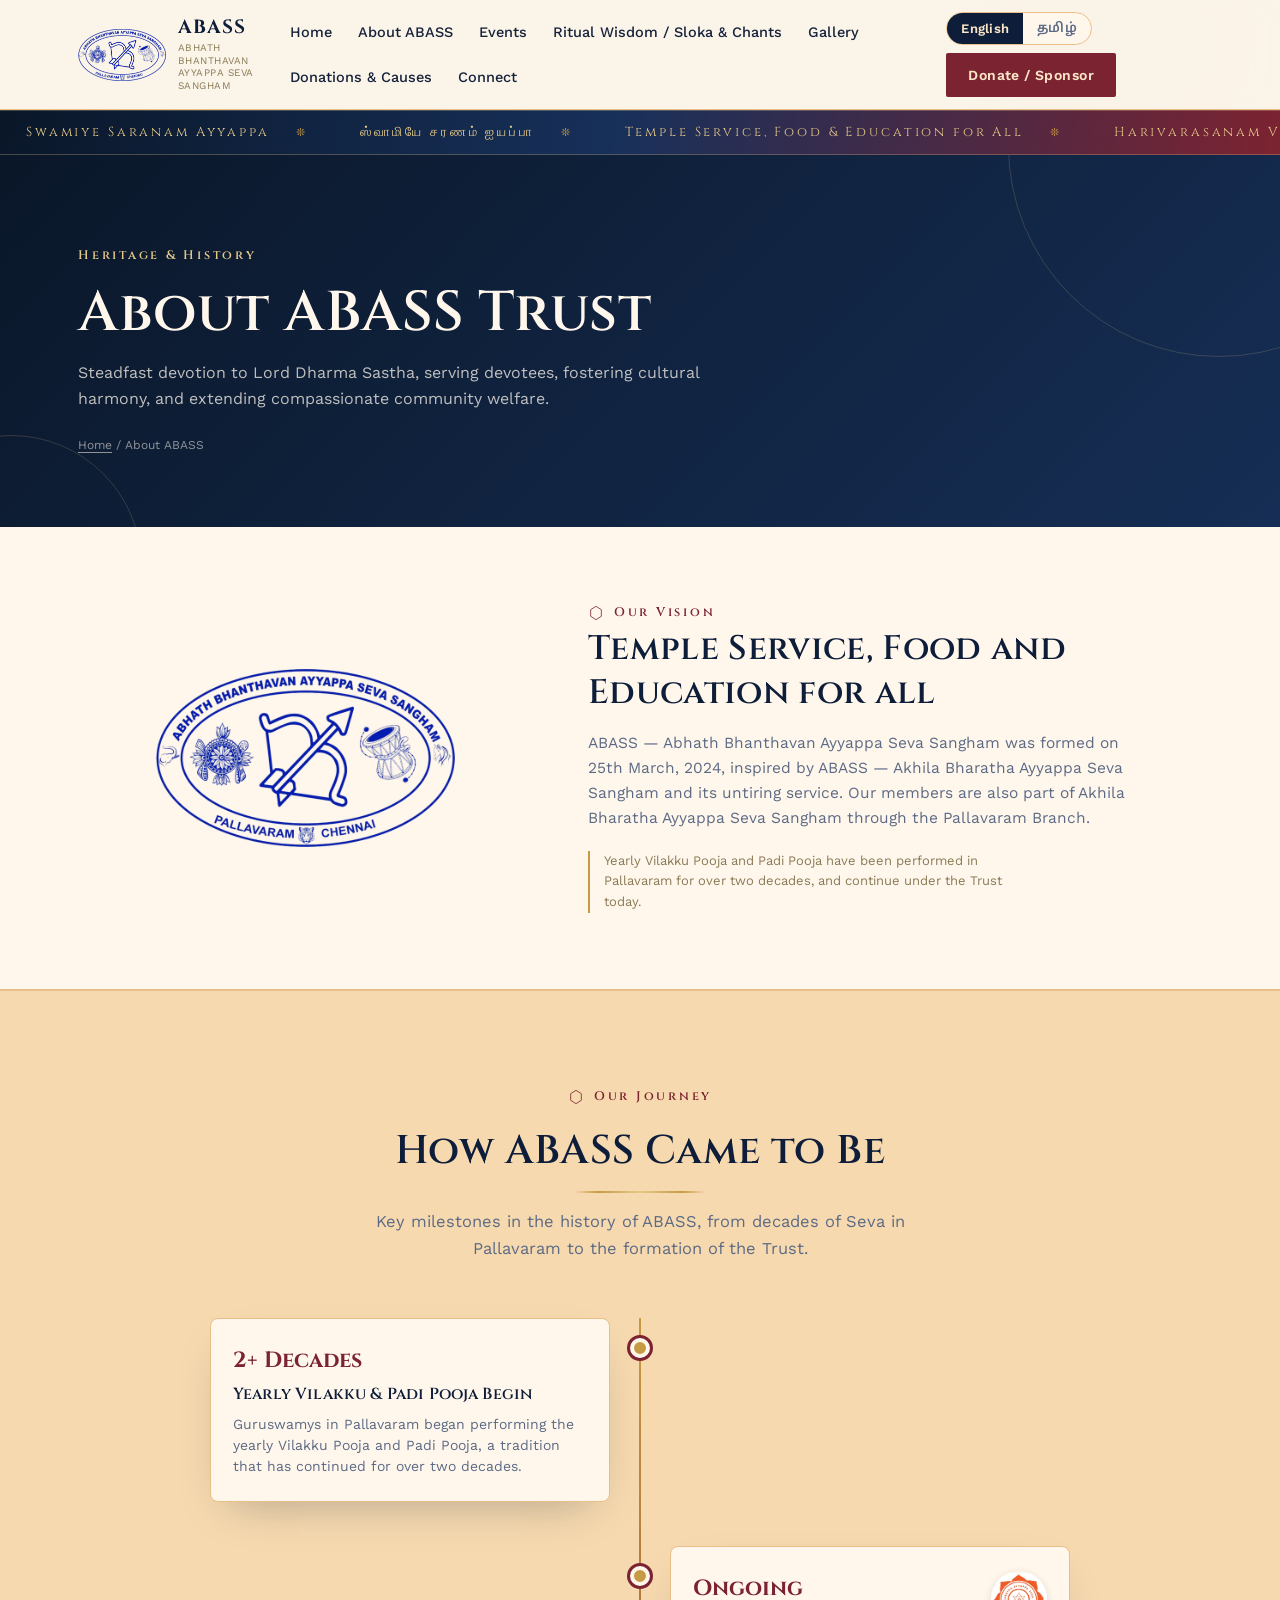
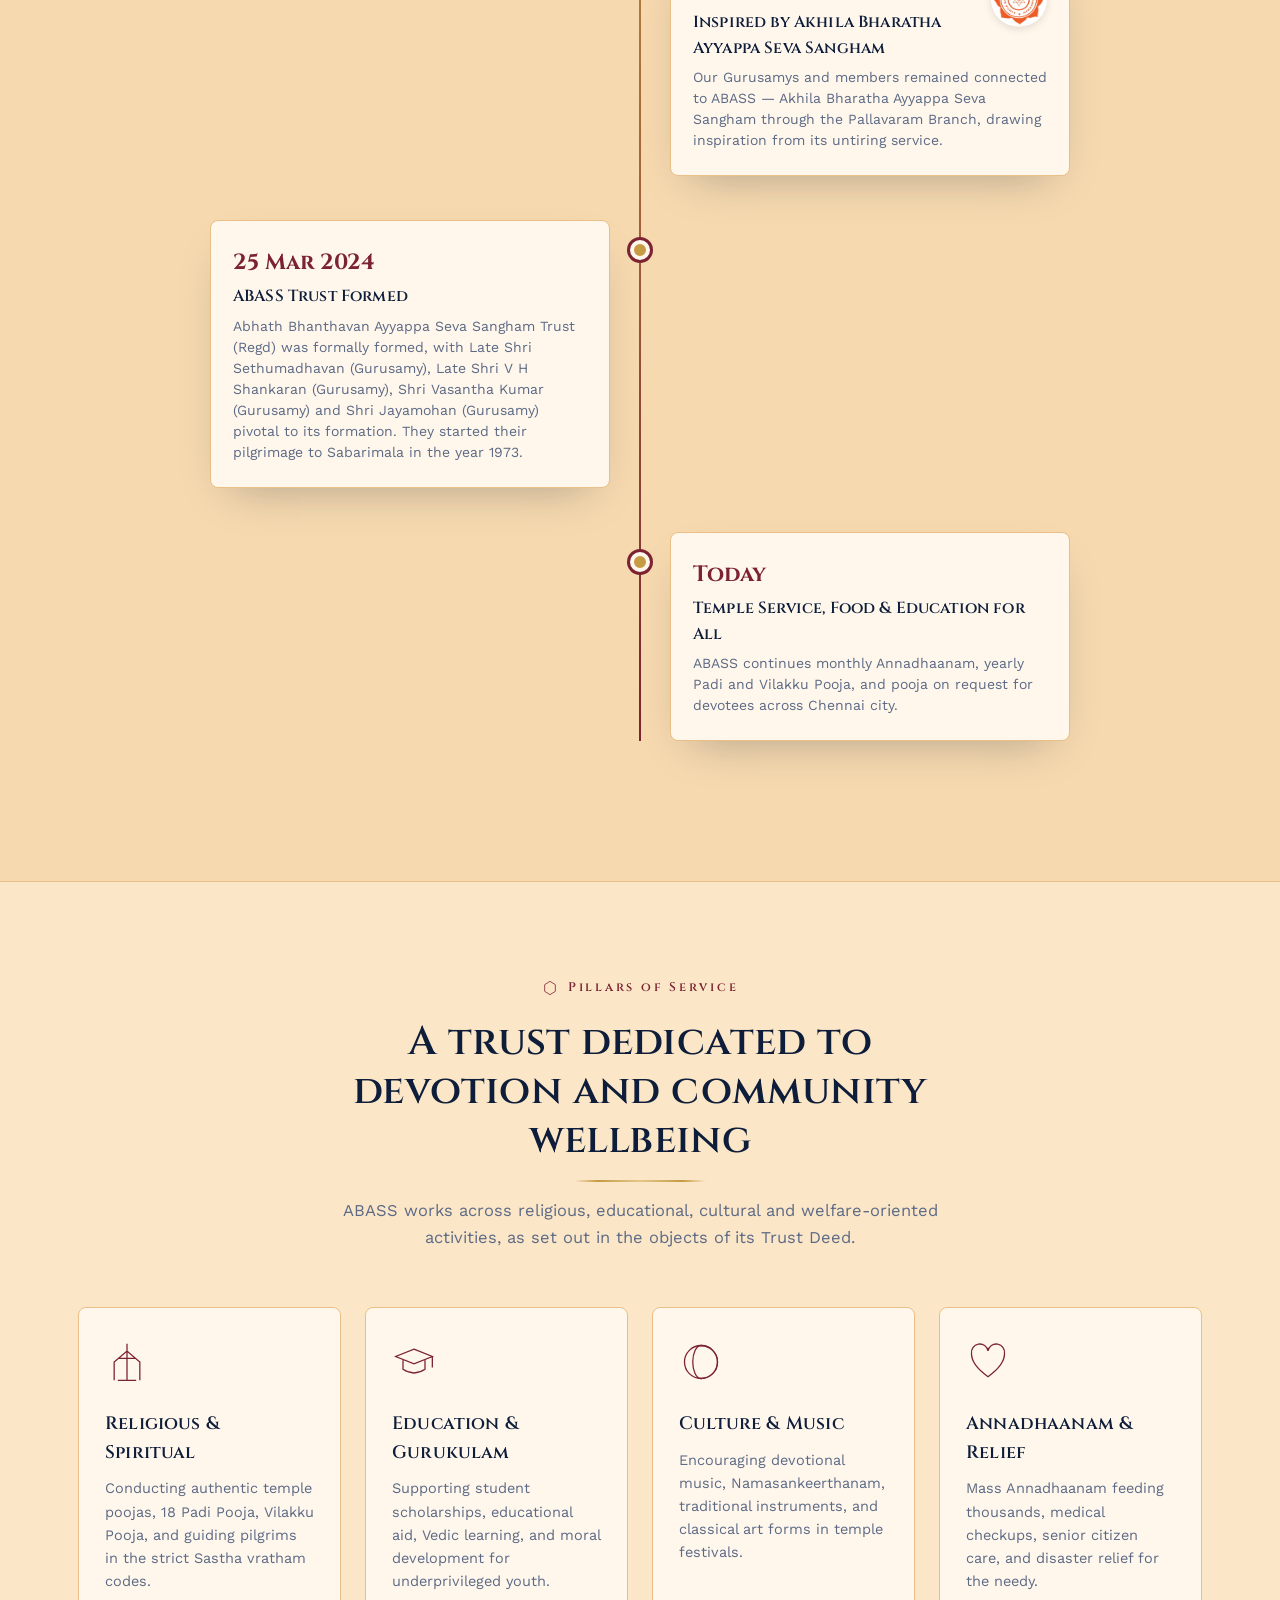
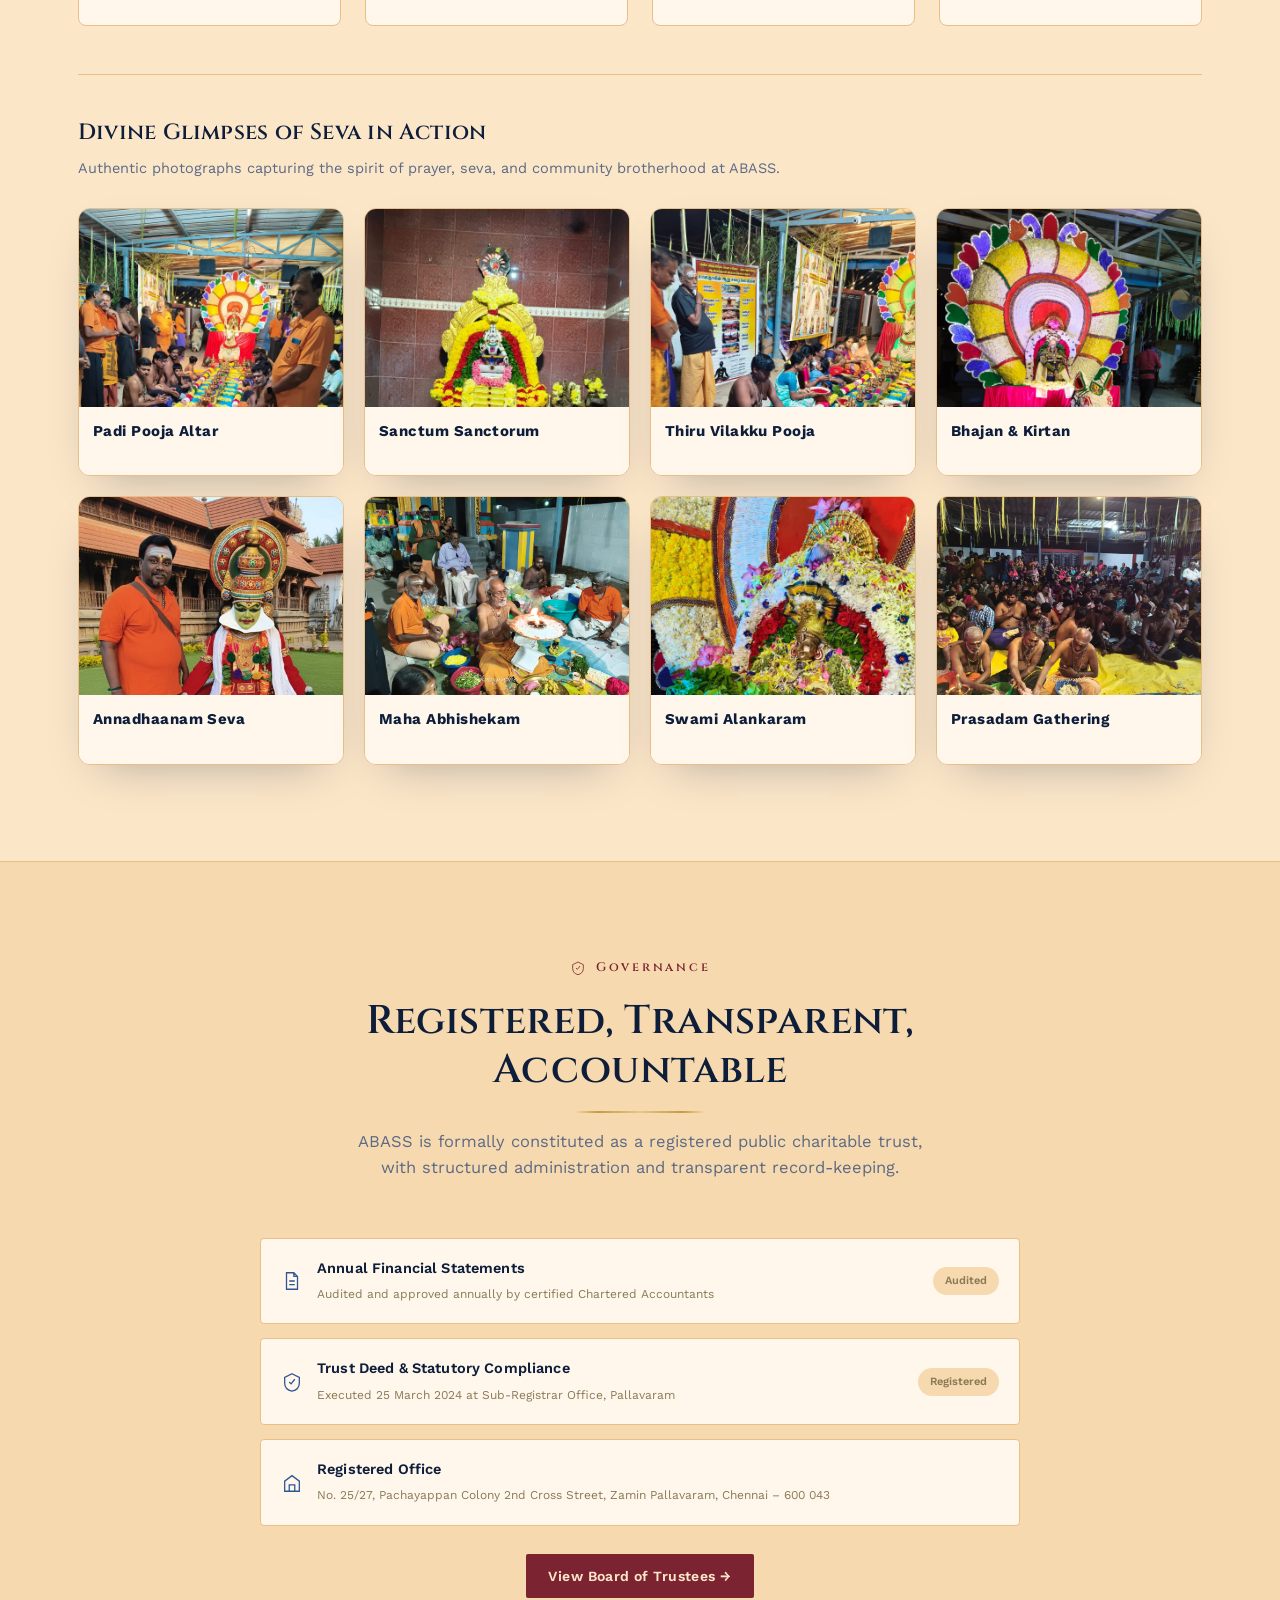
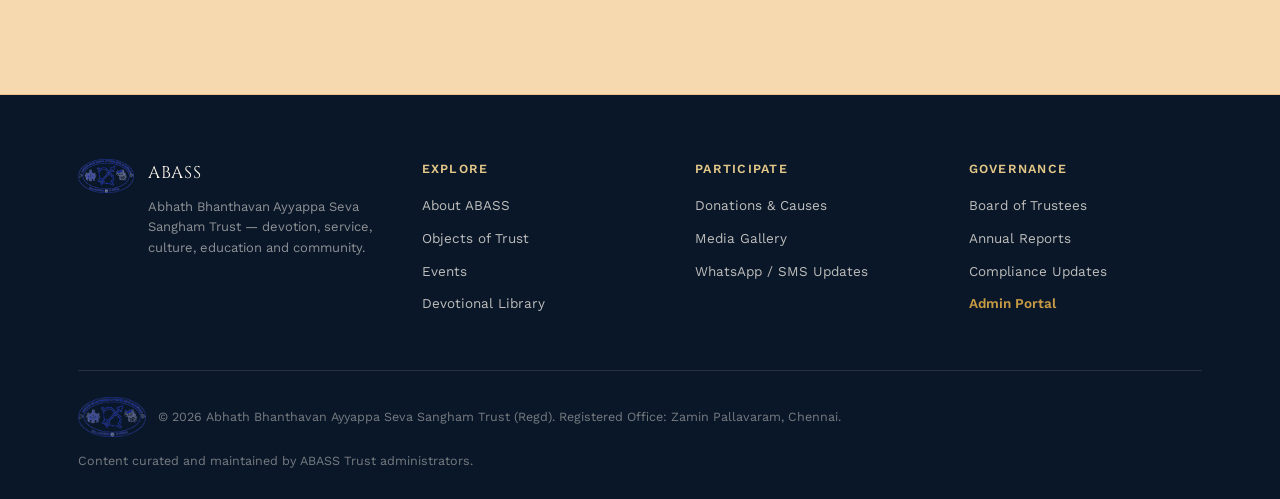
==== commit 0750c52f: "Update project" ====
--- a/about.html
+++ b/about.html
@@ -295,6 +295,7 @@
           <li><a href="transparency.html" data-en="Board of Trustees" data-ta="அறங்காவலர் குழு">Board of Trustees</a></li>
           <li><a href="transparency.html" data-en="Annual Reports" data-ta="ஆண்டு அறிக்கைகள்">Annual Reports</a></li>
           <li><a href="transparency.html" data-en="Compliance Updates" data-ta="இணக்க புதுப்பிப்புகள்">Compliance Updates</a></li>
+          <li><a href="admin.html" style="color:var(--gold); font-weight:600;" data-en="Admin Portal" data-ta="நிர்வாக போர்டல்">Admin Portal</a></li>
         </ul>
       </div>
     </div>
@@ -328,5 +329,8 @@
   </div>
 </div>
 
+<script src="https://cdn.jsdelivr.net/npm/@supabase/supabase-js@2"></script>
+<script src="assets/supabase-config.js"></script>
+<script src="assets/supabase-client.js"></script>
 <script src="assets/script.js"></script>
 <script src="assets/_devotional.js"></script></body></html>
--- a/assets/styles.css
+++ b/assets/styles.css
@@ -1170,6 +1170,7 @@
   .donate-wrap{ grid-template-columns:1fr; }
   .media-grid{ grid-template-columns:1fr 1fr; }
   .trust-tabs-grid{ grid-template-columns:1fr; }
+  .trust-tabs-grid > div{ min-width:0; }
   .trustee-list{ grid-template-columns:1fr; }
   .connect-grid{ grid-template-columns:1fr; }
   .footer-top{ grid-template-columns:1fr 1fr; }
@@ -1256,8 +1257,12 @@
 
   .trust-snapshot{ padding:26px 18px; }
   .ts-grid{ grid-template-columns:1fr; gap:20px; }
-  .trustee-role-tabs{ flex-wrap:nowrap; overflow-x:auto; padding-bottom:2px; }
-  .trustee-role-tab{ flex:none; }
+  .trustee-role-tabs{ display:grid; grid-template-columns:repeat(2,minmax(0,1fr)); gap:10px; }
+  .trustee-role-tab{ width:100%; min-width:0; padding-left:8px; padding-right:8px; white-space:normal; overflow-wrap:anywhere; }
+  .trustee-list{ min-width:0; }
+  .trustee-card{ min-width:0; }
+  .trustee-card > div:last-child{ min-width:0; }
+  .trustee-card .name{ overflow-wrap:anywhere; }
 
   .library-top{ padding:16px; }
   .library-top img{ height:180px; object-position:top center; }
@@ -1311,7 +1316,7 @@
     box-shadow:0 -10px 26px -12px rgba(14,30,58,0.28);
     padding:8px 12px calc(8px + env(safe-area-inset-bottom));
   }
-  .mqs-inner{ display:flex; align-items:center; gap:10px; max-width:620px; margin:0 auto; }
+  .mqs-inner{ display:flex; align-items:center; gap:10px; max-width:620px; min-width:0; margin:0 auto; }
   .mqs-icon{
     flex:none; width:36px; height:36px; border-radius:50%;
     display:flex; align-items:center; justify-content:center;
@@ -1379,6 +1384,8 @@
 .event-date-badge .month{ font-size:12px; letter-spacing:0.06em; text-transform:uppercase; opacity:0.9; }
 .event-body{ padding:20px; display:flex; flex-direction:column; gap:10px; }
 .event-body h3{ font-size:17px; color:var(--navy); line-height:1.35; }
+.event-body .event-location{ font-size:12px; font-weight:600; color:var(--maroon); display:inline-flex; align-items:center; gap:5px; margin-top:-4px; }
+.event-body .event-location svg{ width:13px; height:13px; flex:none; }
 .event-body .event-desc{ font-size:13.5px; color:var(--muted); line-height:1.55; }
 
 /* ============ CONTRIBUTION SECTION ============ */
